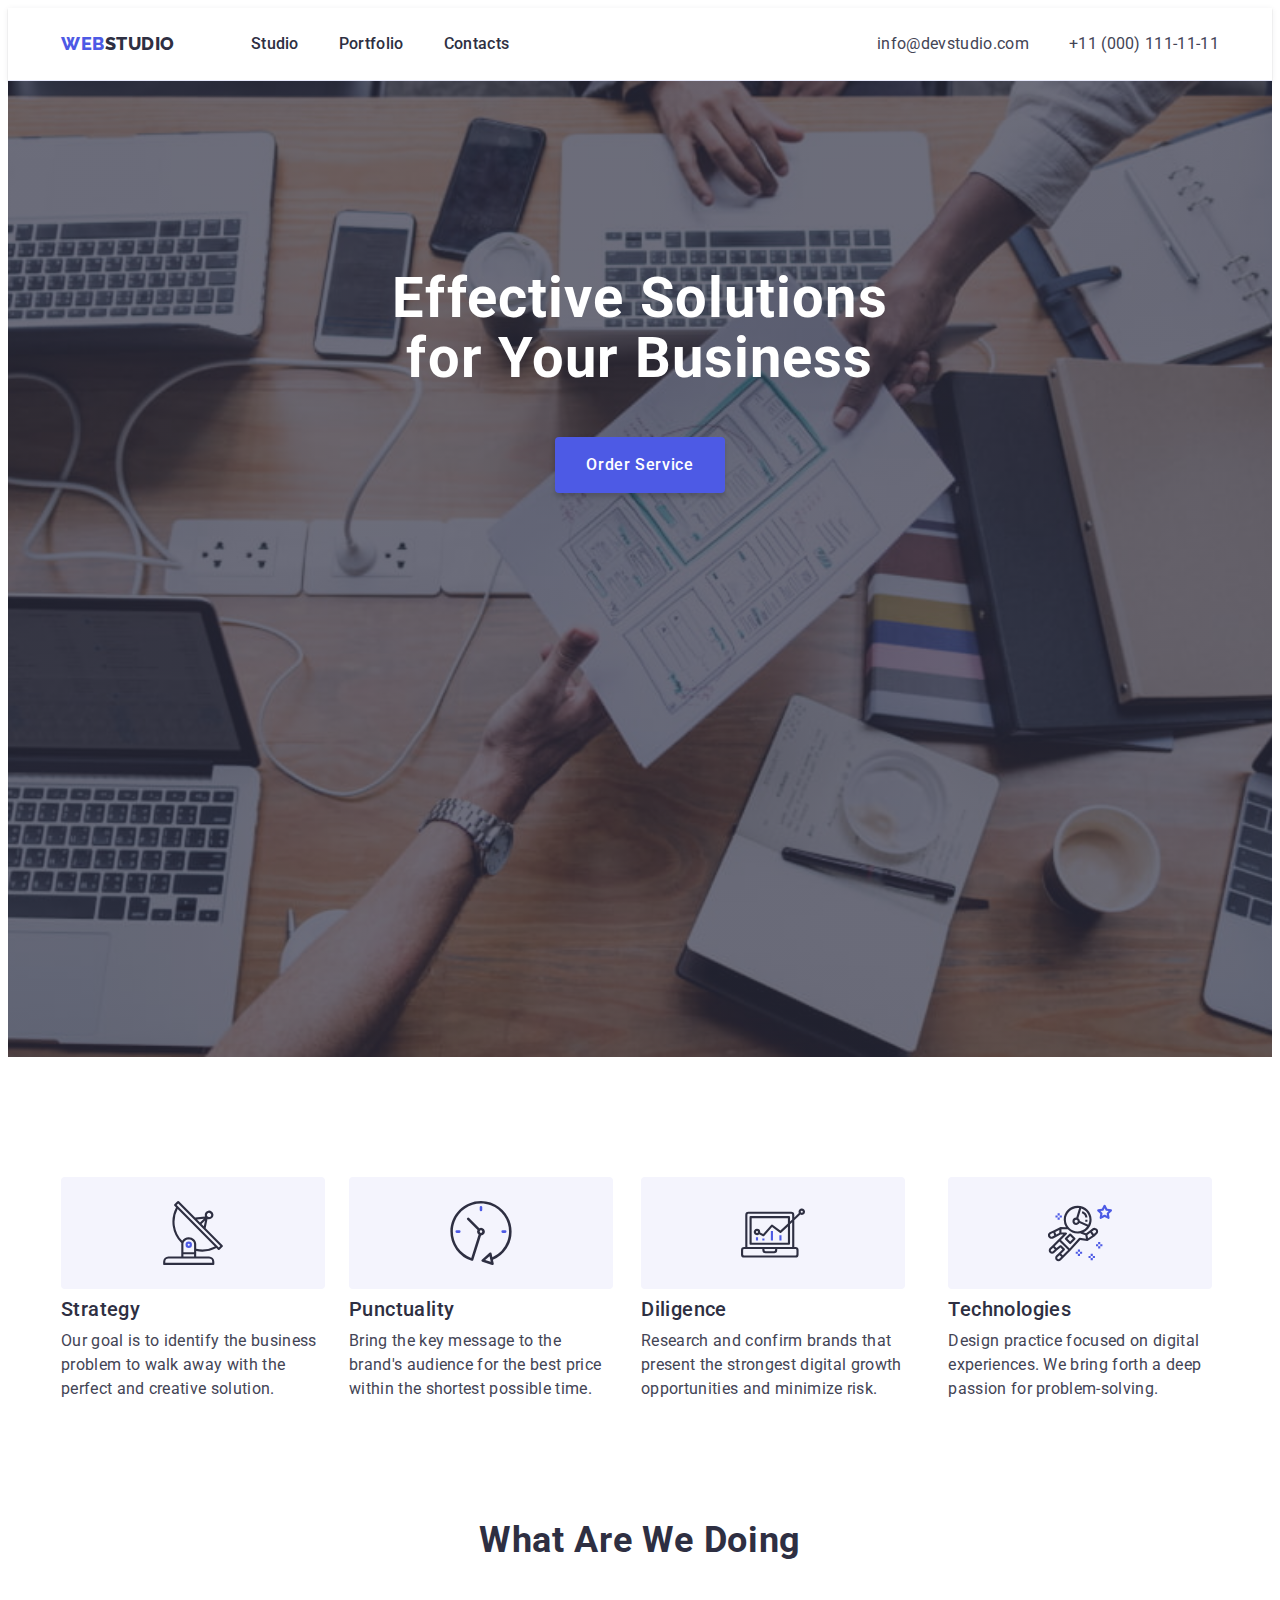
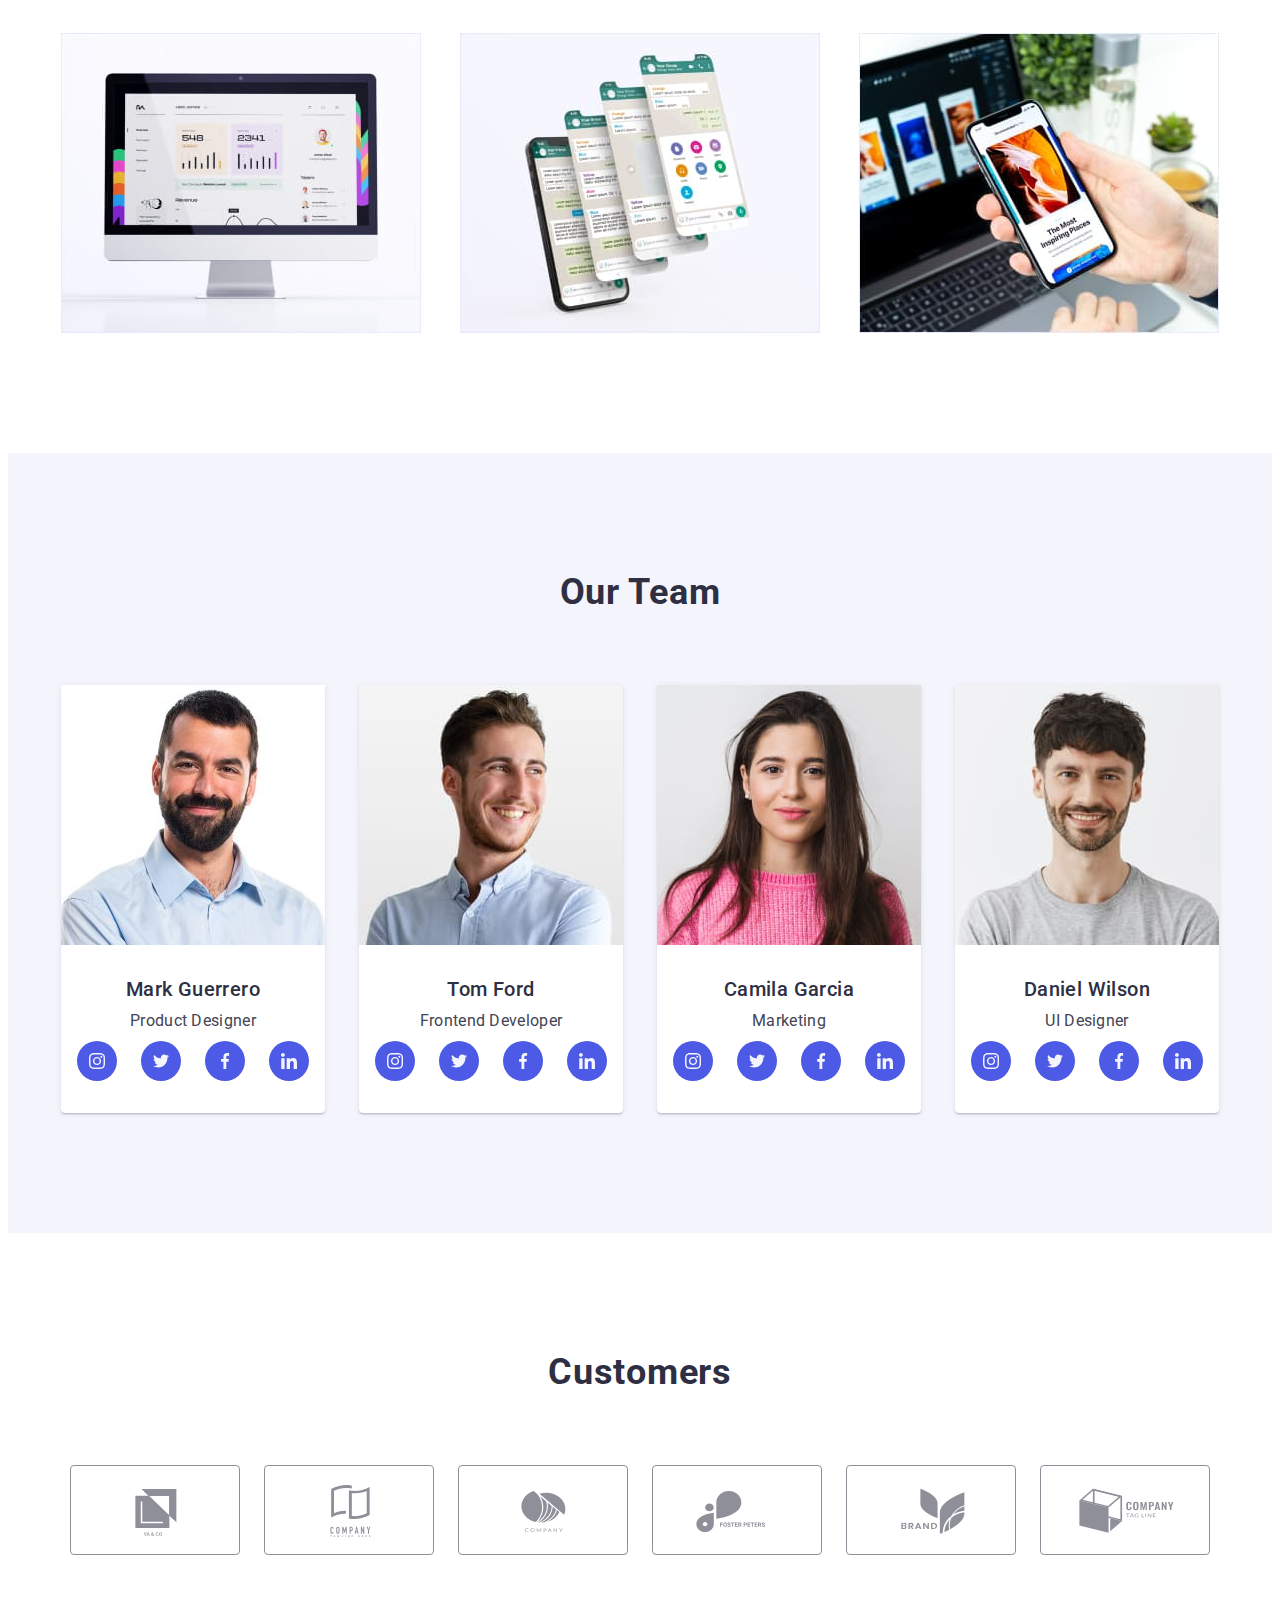
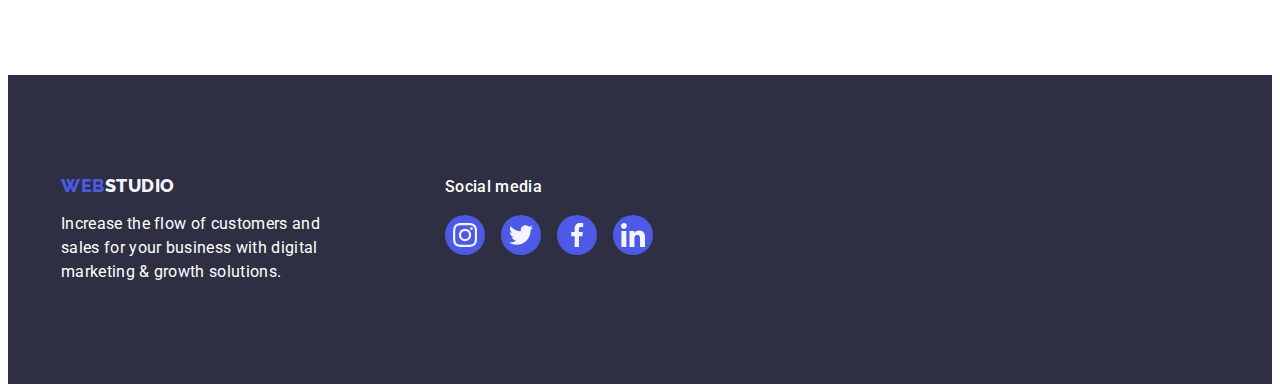
==== index.html @ 1bed5484 "Initial commit" ====
<!DOCTYPE html>
<html lang="en">
<head>
    <meta charset="UTF-8">
    <meta http-equiv="X-UA-Compatible" content="IE=edge">
    <meta name="viewport" content="width=device-width, initial-scale=1.0">
    <!--<meta name="description">-->
    <title>WebStudio</title>
    
    <!--Fonts-->    
    <link rel="preconnect" href="https://fonts.googleapis.com">
    <link rel="preconnect" href="https://fonts.gstatic.com" crossorigin>
    <link href="https://fonts.googleapis.com/css2?family=Raleway:wght@400;800&family=Roboto:wght@400;500;700&display=swap" rel="stylesheet">

    <!-- Normalize Підключасємо нормалізацію - зкиданняя всіх стилів-->
    <link
    rel="stylesheet"
    href="https://cdnjs.cloudflare.com/ajax/libs/modern-normalize/1.1.0/modern-normalize.min.css"
    integrity="sha512-wpPYUAdjBVSE4KJnH1VR1HeZfpl1ub8YT/NKx4PuQ5NmX2tKuGu6U/JRp5y+Y8XG2tV+wKQpNHVUX03MfMFn9Q=="
    crossorigin="anonymous"
    referrerpolicy="no-referrer"
    />

    <!--Style-->
    <link rel="stylesheet" href="./css/styles.css"> <!--Підключаємо CSS на кожній сторінці-->
   
</head>
<body>
    <!--Header-->
    <header class="header">
        <div class="header-container container">
        <nav class="header-nav">
            <!--Logo-->
            <a class="logo link" href="./index.html">Web<span class="logo-w">Studio</span></a>
            <!--Logo-->
            <ul class="header-nav-list list">
                <li class="header-nav-item">
                    <a class="text-body-medium link nav-link" href="./index.html">Studio</a>
                </li>
                <li class="header-nav-item">
                    <a class="text-body-medium link nav-link" href="./portfolio.html">Portfolio</a>
                </li>
                <li class="header-nav-item">
                    <a class="text-body-medium link nav-link" href="">Contacts</a>
                </li>
            </ul>                
        </nav>

        <address class="header-adr">

            <ul class="header-adr-list list">
                <li class="header-adr-item">
                    <a class="text-body-adr link" href="mailto:info@devstudio.com">info@devstudio.com</a>
                </li>
                <li class="header-adr-item">
                    <a class="text-body-adr link" href="tel:+110001111111">+11 (000) 111-11-11</a>
                </li>
            </ul>
        </address>
        </div>                
    </header>
    <!--------->

    <main>
        <!-- 1 Hero -->
        <section class="hero">
        <div class="container">    
            <h1 class="hero-header">Effective Solutions for Your Business</h1>
            <button class="button text-button" type="button">Order Service</button>
        </div>

        </section>

        <!-- 2 - Feature-->
        <section class="feature">
        <div class="container">
        <h2 class="visually-hidden">Feature</h2>
        <ul class="list feature-list">
            <li class="feature-item">
                <div class="feature-icon">
                <svg class="" width="64" height="64"> <!----aria-label="**** icon" -->
                  <use href="./images/icons.svg#antenna"></use>
                </svg></div>
                <h3 class="header-small">Strategy</h3>
                <p class="text-body">Our goal is to identify the business problem to walk away with the perfect and creative solution. </p>
            </li>
            <li class="feature-item">
                <div class="feature-icon">    
                <svg class="" width="64" height="64"> <!----aria-label="**** icon" -->
                    <use href="./images/icons.svg#clock"></use>
                </svg> </div>

                <h3 class="header-small">Punctuality</h3>
                <p class="text-body">Bring the key message to the brand's audience for the best price within the shortest possible time.</p>
            </li>
            <li class="feature-item">
                <div class="feature-icon">
                <svg class="" width="64" height="64"> <!----aria-label="**** icon" -->
                    <use href="./images/icons.svg#diagram"></use>
                </svg> </div>

                <h3 class="header-small">Diligence</h3>
                <p class="text-body">Research and confirm brands that present the strongest digital growth opportunities and minimize risk.</p>
            </li>
            <li class="feature-item">
                <div class="feature-icon">
                <svg class="" width="64" height="64"> <!----aria-label="**** icon" -->
                    <use href="./images/icons.svg#astronaut"></use>
                </svg> </div>

                <h3 class="header-small">Technologies</h3>
                <p class="text-body">Design practice focused on digital experiences. We bring forth a deep passion for problem-solving.</p>
            </li>
        </ul>
        </div>
         </section>

        <!-- 3 What are we doing-->
        <section class="wedo">
            <div class="container">
            <h2 class="header-section">What are we doing</h2>
            <ul class="list wedo-list">
                <li class="wedo-itm">
                    <img src="./images/wedoing/wedo01.jpg" alt="Service1" width="360" height="300">
                </li>
                <li class="wedo-itm">
                    <img src="./images/wedoing/wedo02.jpg" alt="Service2" width="360" height="300">
                </li>
                <li class="wedo-itm">
                    <img src="./images/wedoing/wedo03.jpg" alt="Service3" width="360" height="300">
                </li>
            </ul></div>
        </section>

        <!--4 Our Team-->
        <section class="section team"> 
            <div class="container">
            <h2 class="header-section">Our Team</h2>
            <ul class="list list-team">
                <li class="team-list">
                    <img class="team-img" src="./images/team/team1.jpg" alt="Mark Guerrero Product Designer" width="264" height="260">
                    <div class="team-card">
                        <h3 class="header-small team-list-head">Mark Guerrero</h3>
                        <p class="text-body team-txt">Product Designer</p>
                     
                    <ul class="socials list">
                        <li class="socials-item">
                            <a  class="socials-link link" href="" 
                            target="_blank" rel="noopener noreferrer" aria-label="Instagram icon">
                                <svg class="social-icon" width="16" height="16">
                                  <use href="./images/icons.svg#instagram"></use>
                                </svg>
                            </a>
                        </li>
                        <li class="socials-item">
                            <a  class="socials-link link" href="" 
                            target="_blank" rel="noopener noreferrer" aria-label="Twitter icon">
                                <svg class="social-icon" width="16" height="16">
                                  <use href="./images/icons.svg#twitter "></use>
                                </svg>
                            </a>
                        </li>
                        <li class="socials-item">
                            <a  class="socials-link link" href="" 
                            target="_blank" rel="noopener noreferrer" aria-label="Facebook icon">
                                <svg class="social-icon" width="16" height="16">
                                  <use href="./images/icons.svg#facebook"></use>
                                </svg>
                            </a>
                        </li>
                        <li class="socials-item">
                            <a  class="socials-link link" href="" 
                            target="_blank" rel="noopener noreferrer" aria-label="Linkedin icon">
                                <svg class="social-icon" width="16" height="16">
                                  <use href="./images/icons.svg#linkedin"></use>
                                </svg>
                            </a>
                        </li>
                    </ul>
                    </div> 
                </li>
                <li class="team-list">
                    <img class="team-img" src="./images/team/team2.jpg" alt="Tom Ford Frontend Developer" width="264" height="260">
                    <div class="team-card">
                        <h3 class="header-small team-list-head">Tom Ford</h3>
                        <p class="text-body team-txt">Frontend Developer</p>

                        <ul class="socials list">
                            <li class="socials-item">
                                <a  class="socials-link link" href="" 
                                target="_blank" rel="noopener noreferrer" aria-label="Instagram icon">
                                    <svg class="social-icon" width="16" height="16">
                                      <use href="./images/icons.svg#instagram"></use>
                                    </svg>
                                </a>
                            </li>
                            <li class="socials-item">
                                <a  class="socials-link link" href="" 
                                target="_blank" rel="noopener noreferrer" aria-label="Twitter icon">
                                    <svg class="social-icon" width="16" height="16">
                                      <use href="./images/icons.svg#twitter "></use>
                                    </svg>
                                </a>
                            </li>
                            <li class="socials-item">
                                <a  class="socials-link link" href="" 
                                target="_blank" rel="noopener noreferrer" aria-label="Facebook icon">
                                    <svg class="social-icon" width="16" height="16">
                                      <use href="./images/icons.svg#facebook"></use>
                                    </svg>
                                </a>
                            </li>
                            <li class="socials-item">
                                <a  class="socials-link link" href="" 
                                target="_blank" rel="noopener noreferrer" aria-label="Linkedin icon">
                                    <svg class="social-icon" width="16" height="16">
                                      <use href="./images/icons.svg#linkedin"></use>
                                    </svg>
                                </a>
                            </li>
                        </ul>
                    </div>
                </li>
                <li class="team-list">
                    <img class="team-img" src="./images/team/team3.jpg" alt="Camila Garcia Marketing" width="264" height="260">
                    <div class="team-card">    
                        <h3 class="header-small team-list-head">Camila Garcia</h3>
                        <p class="text-body team-txt">Marketing</p>

                        <ul class="socials list">
                            <li class="socials-item">
                                <a  class="socials-link link" href="" 
                                target="_blank" rel="noopener noreferrer" aria-label="Instagram icon">
                                    <svg class="social-icon" width="16" height="16">
                                      <use href="./images/icons.svg#instagram"></use>
                                    </svg>
                                </a>
                            </li>
                            <li class="socials-item">
                                <a  class="socials-link link" href="" 
                                target="_blank" rel="noopener noreferrer" aria-label="Twitter icon">
                                    <svg class="social-icon" width="16" height="16">
                                      <use href="./images/icons.svg#twitter "></use>
                                    </svg>
                                </a>
                            </li>
                            <li class="socials-item">
                                <a  class="socials-link link" href="" 
                                target="_blank" rel="noopener noreferrer" aria-label="Facebook icon">
                                    <svg class="social-icon" width="16" height="16">
                                      <use href="./images/icons.svg#facebook"></use>
                                    </svg>
                                </a>
                            </li>
                            <li class="socials-item">
                                <a  class="socials-link link" href="" 
                                target="_blank" rel="noopener noreferrer" aria-label="Linkedin icon">
                                    <svg class="social-icon" width="16" height="16">
                                      <use href="./images/icons.svg#linkedin"></use>
                                    </svg>
                                </a>
                            </li>
                        </ul>
                    </div>
                </li>
                <li class="team-list">
                    <img class="team-img" src="./images/team/team4.jpg" alt="Daniel Wilson UI Designer" width="264" height="260">
                    <div class="team-card">
                        <h3 class="header-small team-list-head">Daniel Wilson</h3>
                        <p class="text-body team-txt">UI Designer</p>

                        <ul class="socials list">
                            <li class="socials-item">
                                <a  class="socials-link link" href="" 
                                target="_blank" rel="noopener noreferrer" aria-label="Instagram icon">
                                    <svg class="social-icon" width="16" height="16">
                                      <use href="./images/icons.svg#instagram"></use>
                                    </svg>
                                </a>
                            </li>
                            <li class="socials-item">
                                <a  class="socials-link link" href="" 
                                target="_blank" rel="noopener noreferrer" aria-label="Twitter icon">
                                    <svg class="social-icon" width="16" height="16">
                                      <use href="./images/icons.svg#twitter "></use>
                                    </svg>
                                </a>
                            </li>
                            <li class="socials-item">
                                <a  class="socials-link link" href="" 
                                target="_blank" rel="noopener noreferrer" aria-label="Facebook icon">
                                    <svg class="social-icon" width="16" height="16">
                                      <use href="./images/icons.svg#facebook"></use>
                                    </svg>
                                </a>
                            </li>
                            <li class="socials-item">
                                <a  class="socials-link link" href="" 
                                target="_blank" rel="noopener noreferrer" aria-label="Linkedin icon">
                                    <svg class="social-icon" width="16" height="16">
                                      <use href="./images/icons.svg#linkedin"></use>
                                    </svg>
                                </a>
                            </li>
                        </ul>
                    </div>    
                </li>
            </ul></div>
        </section>

        <!--5 Customers -->
        <section class="customers"> 
            <div class="container customer-container">
                <h2 class="header-section customer-head">Customers</h2>
                
                <ul class="customer list">
                    <li class="customer-item">
                        <a  class="customer-link link" href="" 
                        target="_blank" rel="noopener noreferrer" aria-label="Logo icon">
                            <svg class="customer-icon" width="104" height="56">
                              <use href="./images/icons.svg#logo1"></use>
                            </svg>
                        </a>
                    </li>
                    <li class="customer-item">
                        <a  class="customer-link link" href="" 
                        target="_blank" rel="noopener noreferrer" aria-label="Logo icon">
                            <svg class="customer-icon" width="104" height="56">
                              <use href="./images/icons.svg#logo2"></use>
                            </svg>
                        </a>
                    </li>
                    <li class="customer-item">
                        <a  class="customer-link link" href="" 
                        target="_blank" rel="noopener noreferrer" aria-label="Logo icon">
                            <svg class="customer-icon" width="104" height="56">
                              <use href="./images/icons.svg#logo3"></use>
                            </svg>
                        </a>
                    </li>
                    <li class="customer-item">
                        <a  class="customer-link link" href="" 
                        target="_blank" rel="noopener noreferrer" aria-label="Logo icon">
                            <svg class="customer-icon" width="104" height="56">
                              <use href="./images/icons.svg#logo4"></use>
                            </svg>
                        </a>
                    </li>
                    <li class="customer-item">
                        <a  class="customer-link link" href="" 
                        target="_blank" rel="noopener noreferrer" aria-label="Logo icon">
                            <svg class="customer-icon" width="104" height="56">
                              <use href="./images/icons.svg#logo5"></use>
                            </svg>
                        </a>
                    </li>
                    <li class="customer-item">
                        <a  class="customer-link link" href="" 
                        target="_blank" rel="noopener noreferrer" aria-label="Logo icon">
                            <svg class="customer-icon" width="104" height="56">
                              <use href="./images/icons.svg#logo6"></use>
                            </svg>
                        </a>
                    </li>
                </ul>          

            </div>
        </section>
    </main>
    <!------------------------------>
    <footer class="footer">
    <div class="container footer-container">
        <div class="footer-lft">
        <!--logo-->
            <a class="logo link logo-ft" href="./index.html">Web<span class="logo-f">Studio</span></a>
        <p class="text-body-footer footer-txt">Increase the flow of customers and sales for your business with digital marketing & growth solutions.</p>
        </div>
        <div class="footer-rt">
        <p class="text-medium-ftr footer-txt">Social media</p>
        <ul class="socials-ftr list">
            <li class="socials-item">
                <a  class="socials-link-ftr link " href="" 
                target="_blank" rel="noopener noreferrer" aria-label="Instagram icon">
                    <svg class="social-icon" width="24" height="24">
                      <use href="./images/icons.svg#instagram"></use>
                    </svg>
                </a>
            </li>
            <li class="socials-item">
                <a  class="socials-link-ftr link" href="" 
                target="_blank" rel="noopener noreferrer" aria-label="Twitter icon">
                    <svg class="social-icon" width="24" height="24">
                      <use href="./images/icons.svg#twitter "></use>
                    </svg>
                </a>
            </li>
            <li class="socials-item">
                <a  class="socials-link-ftr link" href="" 
                target="_blank" rel="noopener noreferrer" aria-label="Facebook icon">
                    <svg class="social-icon" width="24" height="24">
                      <use href="./images/icons.svg#facebook"></use>
                    </svg>
                </a>
            </li>
            <li class="socials-item">
                <a  class="socials-link-ftr link" href="" 
                target="_blank" rel="noopener noreferrer" aria-label="Linkedin icon">
                    <svg class="social-icon" width="24" height="24">
                      <use href="./images/icons.svg#linkedin"></use>
                    </svg>
                </a>
            </li>
        </ul>
        </div>
    </div>     
    </footer>
</body>
</html>
---- css/styles.css ----
/* Коментар Ctrl+/ */

/*==== Базове скидання стіилів ====== */
/* == Drop headers margin == */
h1,
h2,
h3,
h4,
h5,
h6,
p  {
	margin: 0;
}
/* == Pict style == */
img {
	display: block;
	max-width: 100%;
	height: auto;
}
button {
	cursor: pointer; /* Всі кнопки мають властивість  pointer*/ 
	border: none;
	border-radius: 4px;
}
/* == Drop list style ==*/
ul, ol {
	list-style: none;  /*прибрали булети*/
	font-style: normal;
	margin: 0; /*прибрали стандартні поля*/
	padding-left: 0; /*прибрали стандартні поля*/
}
a {
	text-decoration: none; 
	/*прибрали підкреслення у всіх посилань*/
	/* color: inherit;*/
}
/* ======================== */

/* = Visually hidden CSS pattern = */
.visually-hidden {
	position: absolute;
	width: 1px;
	height: 1px;
	margin: -1px;
	border: 0;
	padding: 0;
	
	white-space: nowrap;
	clip-path: inset(100%);
	clip: rect(0 0 0 0);
	overflow: hidden;
  }

:root{
	--color-iris: #4d5ae5;
	--color-ocean: #404bbf;
	--color-navy-blue: #2e2f42;
	--color-green: #31d0aa;
	--color-slate: #434455;
	--color-light-slate: #8e8f99;
	--color-cornflower: #e7e9fc;
	--color-cloud: #f4f4fd;
	--color-navy-blue-modal: #2e2f42;
	--color-grey: #2e2f42;

/* Header background, team card background */
	--color-white: #ffffff;
	--color-dairy: #fcfcfc;

 /* Others */
	--indent: 24px;
	--items: 3;
}

/*Base style*/
body{
    color: var(--color-slate);
	background-color: var(--color-white);

	 /*fonts*/
	font-family: 'Roboto', sans-serif;
	--primary-font: 'Roboto';
}
section{
	padding-top: 120px;
	padding-bottom: 120px;
	padding: 120px 0;
	
}
.link{
	line-height: 1.5;
	letter-spacing: 0.02m;
}
.list{
	/**/
}
.container{ /*ставимо на кожну секцию через div*/
	width: 1158px; /*1128 px*/
	padding: 0 15px;
	margin: 0 auto; /*для центрування контенту*/
	/*margin-right: auto;*/
}
/* ====== Text Style ====== */

.hero-header{
	display: block;
	margin: 0px auto;
	margin-bottom: 48px;

	font-size: 56px;
	font-weight: 700;
	line-height: 1.07;
	letter-spacing: 0.02em;
    color: var(--color-white);
    text-align: center;

	max-width: 496px;
	/*padding-top: 68px;*/
	
}
.header-section{	
	font-size: 36px;
	font-weight: 700;
	line-height: 1.11;
	letter-spacing: 0.02em;
	text-transform: capitalize;
    text-align: center;
    color: var(--color-navy-blue);
	
	/*padding-bottom: 72px;*/
	margin-bottom: 72px;


}
.header-small{
	font-size: 20px;
	font-weight: 500;
	line-height: 1.2;
	letter-spacing: 0.02em;
    text-align: left;
    color: var(--color-navy-blue);
	
	margin-bottom: 8px;
    
}
.text-body,
.text-body-footer, 
.text-body-adr{
	font-style: normal;
	line-height: 1.5;
	letter-spacing: 0.02em;
	color: var(--color-slate);

}
.text-body-medium, .text-medium-ftr {
	font-weight: 500;
	line-height: 1.5;
	letter-spacing: 0.02em;
	font-style: normal;
	color: var(--color-navy-blue); 
}
.text-body-medium:hover,
.text-body-medium:focus,
.text-body-adr:hover,
.text-body-adr:focus{
	color: var(--color-ocean);
}
.text-small{
	font-size: 12px;
	line-height: 1.17;
	letter-spacing: 0.04em;
}
.text-link{
	font-size: 12px;
	line-height: 1.33;
	letter-spacing: 0.04em;
	text-decoration: underline;
}
/* ====== ========= ====== */

/* ===== Header style  =======*/
.header{
    background-color: var(--color-white);
	padding-top: 0px;
	padding-bottom: 0px;
	border-bottom: 1px solid #e7e9fc;
	box-shadow: 0px 2px 1px rgba(46, 47, 66, 0.08), 0px 1px 1px rgba(46, 47, 66, 0.16), 0px 1px 6px rgba(46, 47, 66, 0.08);
}
.header-nav{
	display: flex;
	align-items: center;
	margin-right: auto;
}
.nav-link{
	padding: 24px 0;
}
.header-container {
	display: flex;
	align-items: center;
	min-height: 72px;
}
.header-nav-list{
	display: flex;
	align-items: center;
	gap: 40px;
}
.header-adr-list{
	display: flex;
	align-items: right;
	color: inherit;
}
.header-adr-item{
	margin-right: 40px;
}
.header-adr-item:last-child{
	margin-right: 0;
}
.header-adr,
.header-adr-item{
    color: currentColor;
}

/* Section 1*/
.hero{
    background-color: var(--color-navy-blue);
	
	background-image: linear-gradient(rgba(46, 47, 66, 0.7), rgba(46, 47, 66, 0.7)),
    url(../images/hero/hero-bgpeople-office1.jpg);
	
	background-position: center;
	background-repeat: no-repeat;
	background-size: cover;

	max-width: 1440px;
	height: 600px;
	padding: 188px 0;
	margin: auto; /* Центруем весь блок*/
}
.button{
	display: block;
	margin: 0px auto;

	min-width: 169px;
	min-height: 56px;
	padding: 15px 31px;
	border-style: none;
	box-shadow: 0px 4px 4px rgba(0, 0, 0, 0.15);
	border-radius: 4px;

	background-color: var(--color-iris);
	color: var(--color-white);

		/*font-family: inherit;*/
	font-family: 'Roboto', sans-serif;
	font-weight: 500;
	font-size: 16px;
	line-height: 1.5;
	letter-spacing: 0.04em;
    text-align: center;
 	
}
.button:hover,
.button:focus{
	background-color: var(--color-ocean);
}

/* [type] {} */

/* ===== For Logo =====*/ 
.logo{
    /* Studio */
    font-family: 'Raleway', sans-serif;
    font-weight: 800;
    font-size: 18px;
    line-height: 1.17;
 
    display: flex;
    align-items: center;
    letter-spacing: 0.03em;
    text-transform: uppercase;

	color: var(--color-iris);
	margin-right: 76px;
	
}
.logo-w{
	/*color: var(--color-iris);*/
	color: var(--color-navy-blue-modal);
}
.logo-f{
	/*color: var(--color-iris);*/
	color: var(--color-cloud);
}
/* ===== ====== =====*/

/* ===== Section 2 =====*/
.feature-list {
	display: flex;
	gap: 24px;
	justify-content: space-between;
}
.feature-icon {                            
	display: flex;
	align-items: center;
	justify-content: center;

	height: 112px;
	width: 264px;
	/*padding-top: 24px;
	padding-bottom: 24px;*/
	margin-bottom: 8px;
	
	border-radius: 4px; 
	background-color: var(--color-cloud);
}

.feature-item{
	
}

/* ===== Section 3 =====*/
.wedo{
	padding-top: 0;
}
.wedo-list{
	display: flex;
	gap: 24px;
	justify-content: space-between;
}
/*
.wedo-itm {
	width: calc((100% - 48px) / 3);
	/*(від загальної ширини екрану віднімаємо суму відступів між пунктами і ділимо це на кількість пунктів списку) (можна використовувати width: calc((100% - 3 * 16px) / 3) або flex-basis: calc((100% - 48px) / 3) або flex-basis: calc((100% - 3 * 16px) / 3))*/

/* ====  4 For Team ====*/
.team{
	background-color: #f4f4fd;
}
.team-list{
	background-color: var(--color-white);
	text-align: center;
	border-radius: 0px 0px 4px 4px;
	text-align: center;
	box-shadow: 0px 1px 6px rgba(46, 47, 66, 0.08), 0px 1px 1px rgba(46, 47, 66, 0.16), 0px 2px 1px rgba(46, 47, 66, 0.08);
}
.team-list-head{
	text-align: center;
}
.team-card{
	padding: 32px 0px;

}
.team-txt{
	text-align: center; 
	margin: 8px;
}

.list-team{
	display: flex;
	justify-content: space-between;
	gap: 24px;
}

/*=== Footer styles  ======*/
.footer{
    background-color: var(--color-navy-blue);
	padding: 100px 0;
}
.footer-container{
	display: flex;
	align-items: baseline;
}

.logo-ft, .text-medium-ftr{
	display: inline-block;
	margin-bottom: 16px;
}

.footer-txt{
    color: #ffffff;
	max-width: 264px;
}
.footer-lft {
	margin-right: 120px;
}
.footer-rt{
	display: inline-block;
	align-items: start;
	/*margin-left: 120px;*/
}
/*=========================*/

/* ==== Иконки социальных сетей ==== */
.socials {
	display: flex;
	justify-content: center;
	align-items: center;
	gap: 24px;
}

.socials-ftr {
	display: flex;
	justify-content: center;
	align-items: center;
	gap: 16px;
}

.socials-link,
.socials-link-ftr {
	display: flex;
	justify-content: center;
	align-items: center;

	width: 40px;
	height: 40px;
	border-radius: 50%; /* Делает круг из квадрата*/
	background-color: var(--color-iris);

}
.social-icon {
	fill: var(--color-cloud);
}
.socials-link:hover,
.socials-link:focus {
	background-color: #404bbf;
}

.socials-link-ftr:hover,
.socials-link-ftr:focus {
	background-color: #31d0aa;}

/* ========================== */

/* ==== Иконки Customers ==== */
.customer {
	display: flex;
	justify-content: center;
	align-items: center;
	gap: 24px;
}
.customer-head {
	line-height: 1.1;	
}


.customer-item {
		
}
.customer-link {
	display: flex;
	justify-content: center;
	align-items: center;

	width: 168px;
	height: 88px;
	border: 1px solid #8E8F99;
	border-radius: 4px; 
	background-color: none;
	color: #8E8F99;
}
.customer-link:hover,
.customer-link:focus  {
	border: 1px solid var(--color-ocean);
	color: #404bbf; }

.customer-icon {
	fill: currentColor;
}	

/*=========================*/

/*=== For POrtfolio page ===*/

.portfolio{
	padding-top: 0;
}
/*Filter portfolio style*/
.filter-list{
	display: flex;
	justify-content: center;
	gap: 24px;
	/*margin-top: 96px;*/
	margin-bottom: 72px;
}
.flrt{
	background-color: var(--color-cloud);
	color: var(--color-iris);

	border: 1px solid #E7E9FC;
	border-radius: 4px;

	font-family: inherit;
	font-weight: 500;
	font-size: 16px;
	line-height: 1.5;

	align-items: center;
	text-align: center;
	letter-spacing: 0.04em;

	padding: 12px 24px;
}
.flrt:hover,
.flrt:focus{
	background-color: var(--color-ocean);
	color: var(--color-white);
	border: 1px solid transparent;
	box-shadow: 0px 3px 1px rgba(0, 0, 0, 0.1), 0px 2px 1px rgba(0, 0, 0, 0.08), 0px 2px 2px rgba(0, 0, 0, 0.12);

}
/*===========================*/

.portfolio{
	padding: 96px 0 120px;
}

/*Filter portfolio list - auto ajust*/
.portfolio-list /*Ставит карточки по ширине с не более с отступом между ними*/
	{
	display: flex;
	flex-wrap: wrap;
  	/*gap:var(--indent);*/
	column-gap: 24px;
	row-gap: 48px;
	/*gap: 24px;*/
	padding: 0;

	}
/*.prtf-itm{
	width: calc((100% - 48px) / 3);
	border: 1px solid #e7e9fc;
	border-top: none;
}	*/
.link-portfolio{
	display: block;
	color: inherit;
}
.portfolio-card{
	border: 1px solid #e7e9fc;
	border-top: none;

	/*padding-top: 32px ;
	padding-bottom: 32px;
	padding-left: 16px;*/

	padding: 32px 16px;
}
.link-portfolio:hover, 
.link-portfolio:focus{
	box-shadow: 0px 1px 6px rgba(46, 47, 66, 0.08), 0px 1px 1px rgba(46, 47, 66, 0.16), 0px 2px 1px rgba(46, 47, 66, 0.08);
}

.portfolio-list-itm
{
	flex-basis: calc((100% - var(--indent) * (var(--items) - 1)) / var(--items));
}
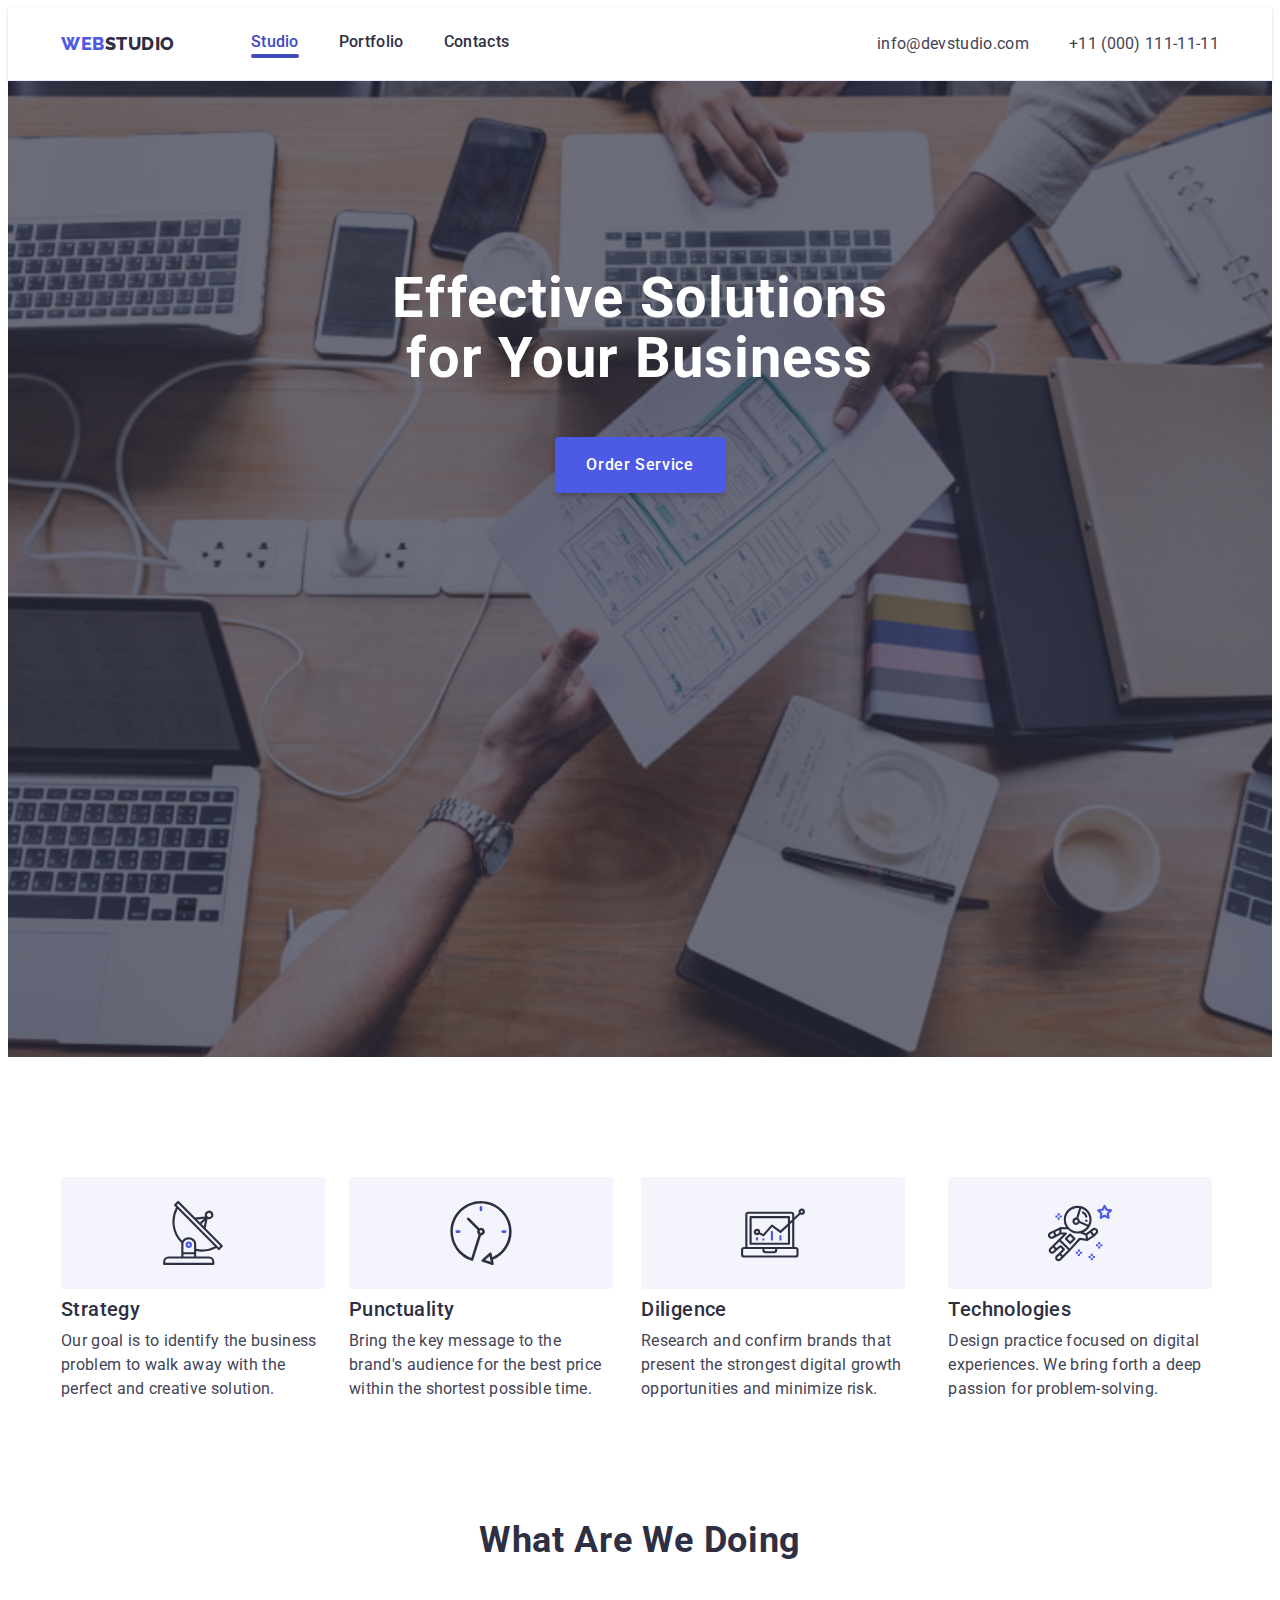
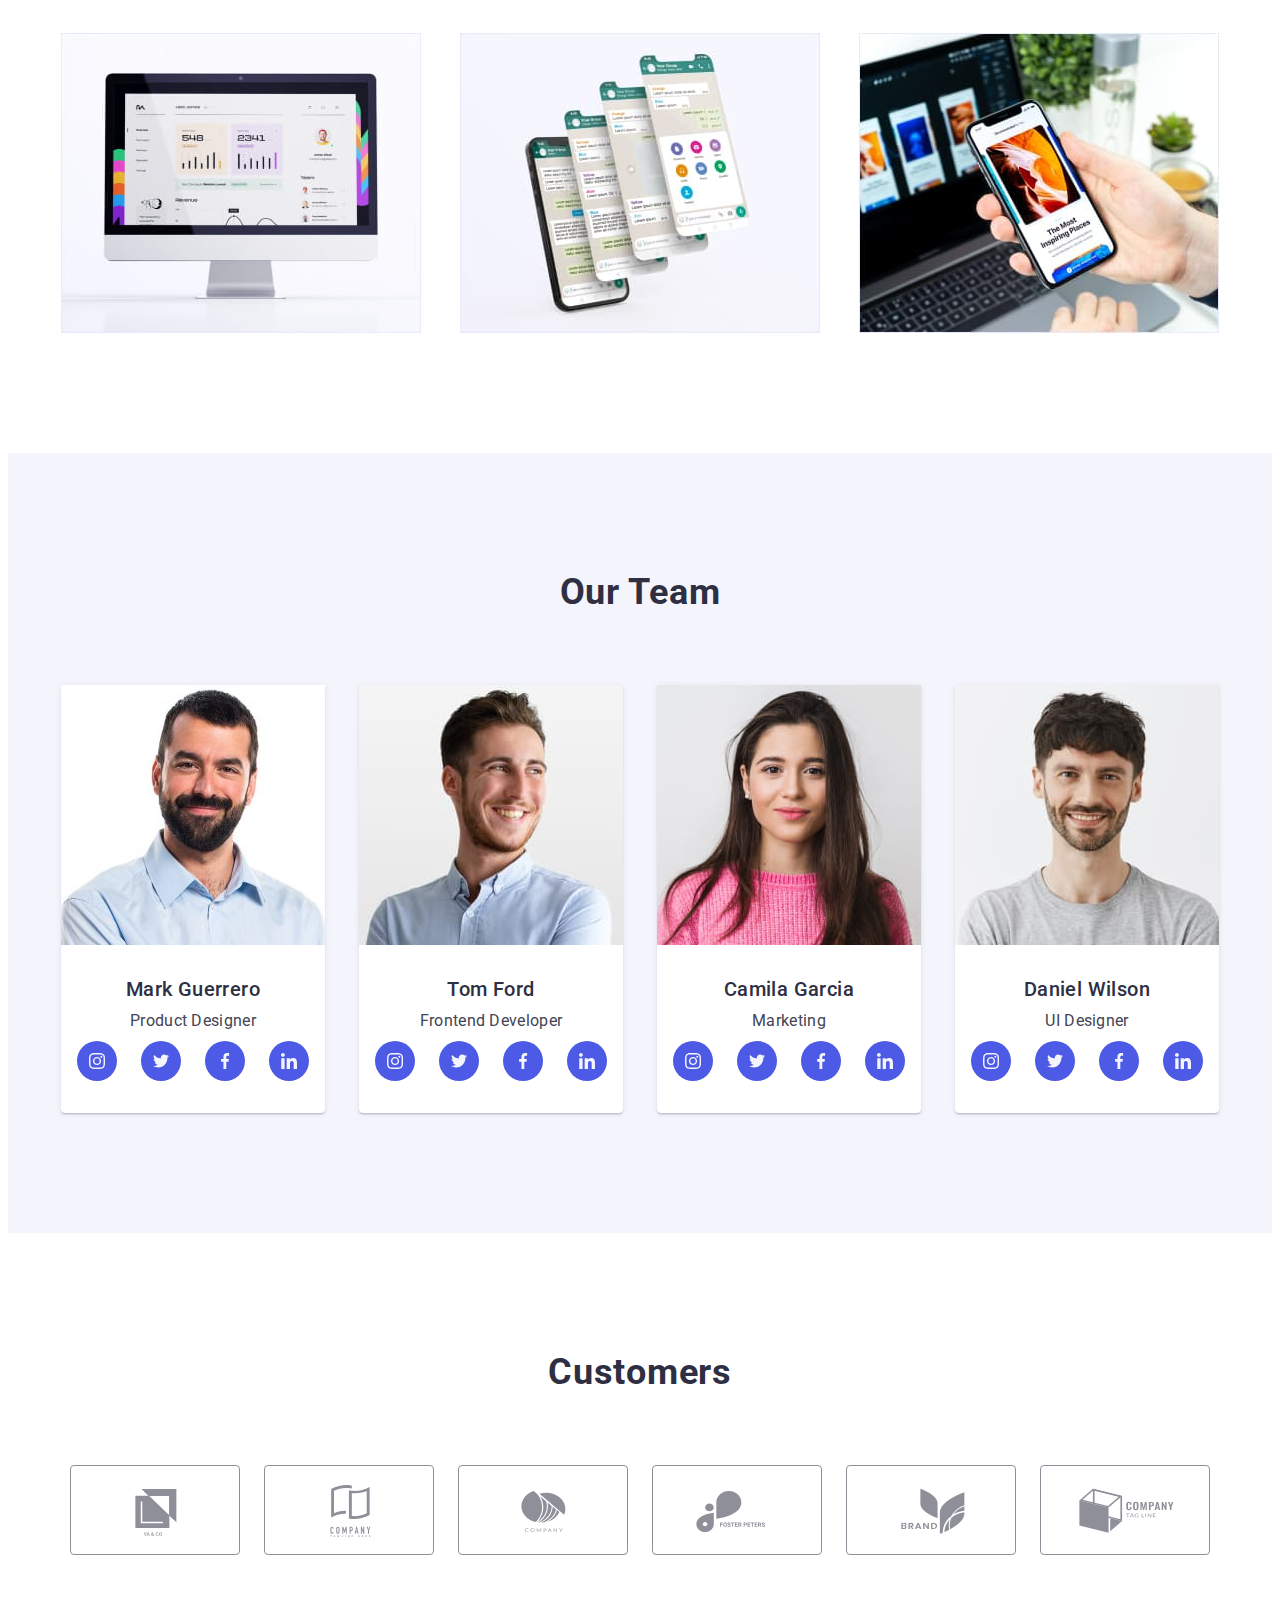
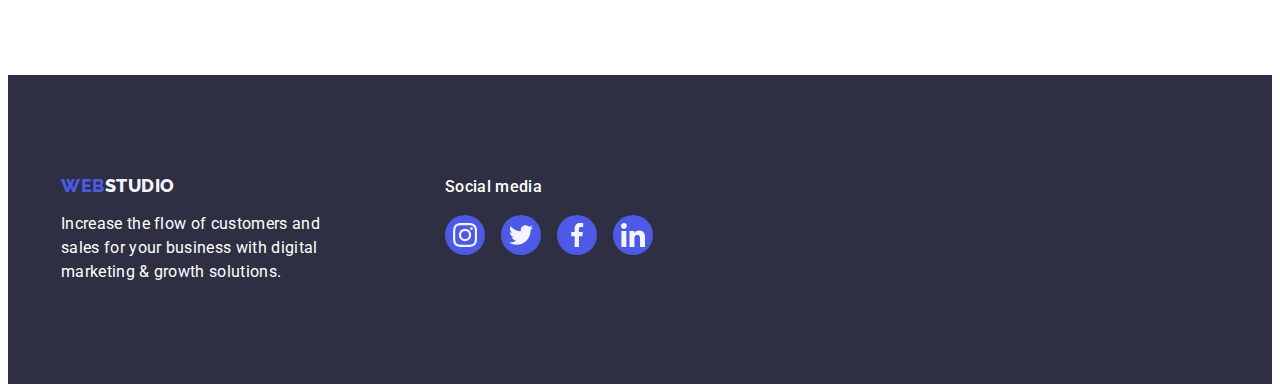
==== commit 38a01740: "5.0.1" ====
--- a/index.html
+++ b/index.html
@@ -28,14 +28,14 @@
 <body>
     <!--Header-->
     <header class="header">
-        <div class="header-container container">
+    <div class="header-container container">
         <nav class="header-nav">
             <!--Logo-->
             <a class="logo link" href="./index.html">Web<span class="logo-w">Studio</span></a>
             <!--Logo-->
             <ul class="header-nav-list list">
                 <li class="header-nav-item">
-                    <a class="text-body-medium link nav-link" href="./index.html">Studio</a>
+                    <a class="text-body-medium link nav-link active" href="./index.html">Studio</a>
                 </li>
                 <li class="header-nav-item">
                     <a class="text-body-medium link nav-link" href="./portfolio.html">Portfolio</a>
@@ -47,7 +47,6 @@
         </nav>
 
         <address class="header-adr">
-
             <ul class="header-adr-list list">
                 <li class="header-adr-item">
                     <a class="text-body-adr link" href="mailto:info@devstudio.com">info@devstudio.com</a>
@@ -57,7 +56,7 @@
                 </li>
             </ul>
         </address>
-        </div>                
+    </div>                
     </header>
     <!--------->
 
@@ -68,7 +67,6 @@
             <h1 class="hero-header">Effective Solutions for Your Business</h1>
             <button class="button text-button" type="button">Order Service</button>
         </div>
-
         </section>
 
         <!-- 2 - Feature-->
--- a/css/styles.css
+++ b/css/styles.css
@@ -130,7 +130,6 @@
 	/*padding-bottom: 72px;*/
 	margin-bottom: 72px;
 
-
 }
 .header-small{
 	font-size: 20px;
@@ -141,7 +140,6 @@
     color: var(--color-navy-blue);
 	
 	margin-bottom: 8px;
-    
 }
 .text-body,
 .text-body-footer, 
@@ -150,6 +148,10 @@
 	line-height: 1.5;
 	letter-spacing: 0.02em;
 	color: var(--color-slate);
+	
+	transition-property: color;
+	transition-duration: 250ms;
+	transition-timing-function: cubic-bezier(0.4, 0, 0.2, 1);
 
 }
 .text-body-medium, .text-medium-ftr {
@@ -158,6 +160,11 @@
 	letter-spacing: 0.02em;
 	font-style: normal;
 	color: var(--color-navy-blue); 
+
+	transition-property: color;
+	transition-duration: 250ms;
+	transition-timing-function: cubic-bezier(0.4, 0, 0.2, 1);
+
 }
 .text-body-medium:hover,
 .text-body-medium:focus,
@@ -165,6 +172,10 @@
 .text-body-adr:focus{
 	color: var(--color-ocean);
 }
+.text-body-medium.active{
+color: #404BBF;
+}
+
 .text-small{
 	font-size: 12px;
 	line-height: 1.17;
@@ -192,8 +203,29 @@
 	margin-right: auto;
 }
 .nav-link{
+	align-items: center;
 	padding: 24px 0;
 }
+.nav-link::after{
+	content: '';
+	
+	display: block;
+	width: auto;
+	
+	height: 4px;
+	left: 0px;
+	border-radius: 2px;	
+
+	margin-top: ;
+	padding-top: ;
+
+}
+
+
+.nav-link.active::after{
+	background: #404BBF;
+	}
+
 .header-container {
 	display: flex;
 	align-items: center;
@@ -201,7 +233,7 @@
 }
 .header-nav-list{
 	display: flex;
-	align-items: center;
+	align-items: ;
 	gap: 40px;
 }
 .header-adr-list{
@@ -250,18 +282,24 @@
 	background-color: var(--color-iris);
 	color: var(--color-white);
 
-		/*font-family: inherit;*/
+	/*font-family: inherit;*/
 	font-family: 'Roboto', sans-serif;
 	font-weight: 500;
 	font-size: 16px;
 	line-height: 1.5;
 	letter-spacing: 0.04em;
     text-align: center;
- 	
+
+	/* Для перехода делаем в основном стиле условия */
+	transition-property: background-color;
+	transition-duration: 250ms;
+	transition-timing-function: cubic-bezier(0.4, 0, 0.2, 1);
+
 }
 .button:hover,
 .button:focus{
 	background-color: var(--color-ocean);
+
 }
 
 /* [type] {} */
@@ -416,6 +454,10 @@
 	border-radius: 50%; /* Делает круг из квадрата*/
 	background-color: var(--color-iris);
 
+	transition-property: background-color;
+	transition-duration: 250ms;
+	transition-timing-function: cubic-bezier(0.4, 0, 0.2, 1);
+
 }
 .social-icon {
 	fill: var(--color-cloud);
@@ -457,6 +499,11 @@
 	border-radius: 4px; 
 	background-color: none;
 	color: #8E8F99;
+
+	transition-property: border color;
+	transition-duration: 250ms;
+	transition-timing-function: cubic-bezier(0.4, 0, 0.2, 1);
+
 }
 .customer-link:hover,
 .customer-link:focus  {
@@ -499,6 +546,11 @@
 	letter-spacing: 0.04em;
 
 	padding: 12px 24px;
+
+	transition-property: color background-color border;
+	transition-duration: 250ms;
+	transition-timing-function: cubic-bezier(0.4, 0, 0.2, 1);
+
 }
 .flrt:hover,
 .flrt:focus{
@@ -534,6 +586,11 @@
 .link-portfolio{
 	display: block;
 	color: inherit;
+
+	transition-property: box-shadow;
+	transition-duration: 250ms;
+	transition-timing-function: cubic-bezier(0.4, 0, 0.2, 1);
+ 
 }
 .portfolio-card{
 	border: 1px solid #e7e9fc;
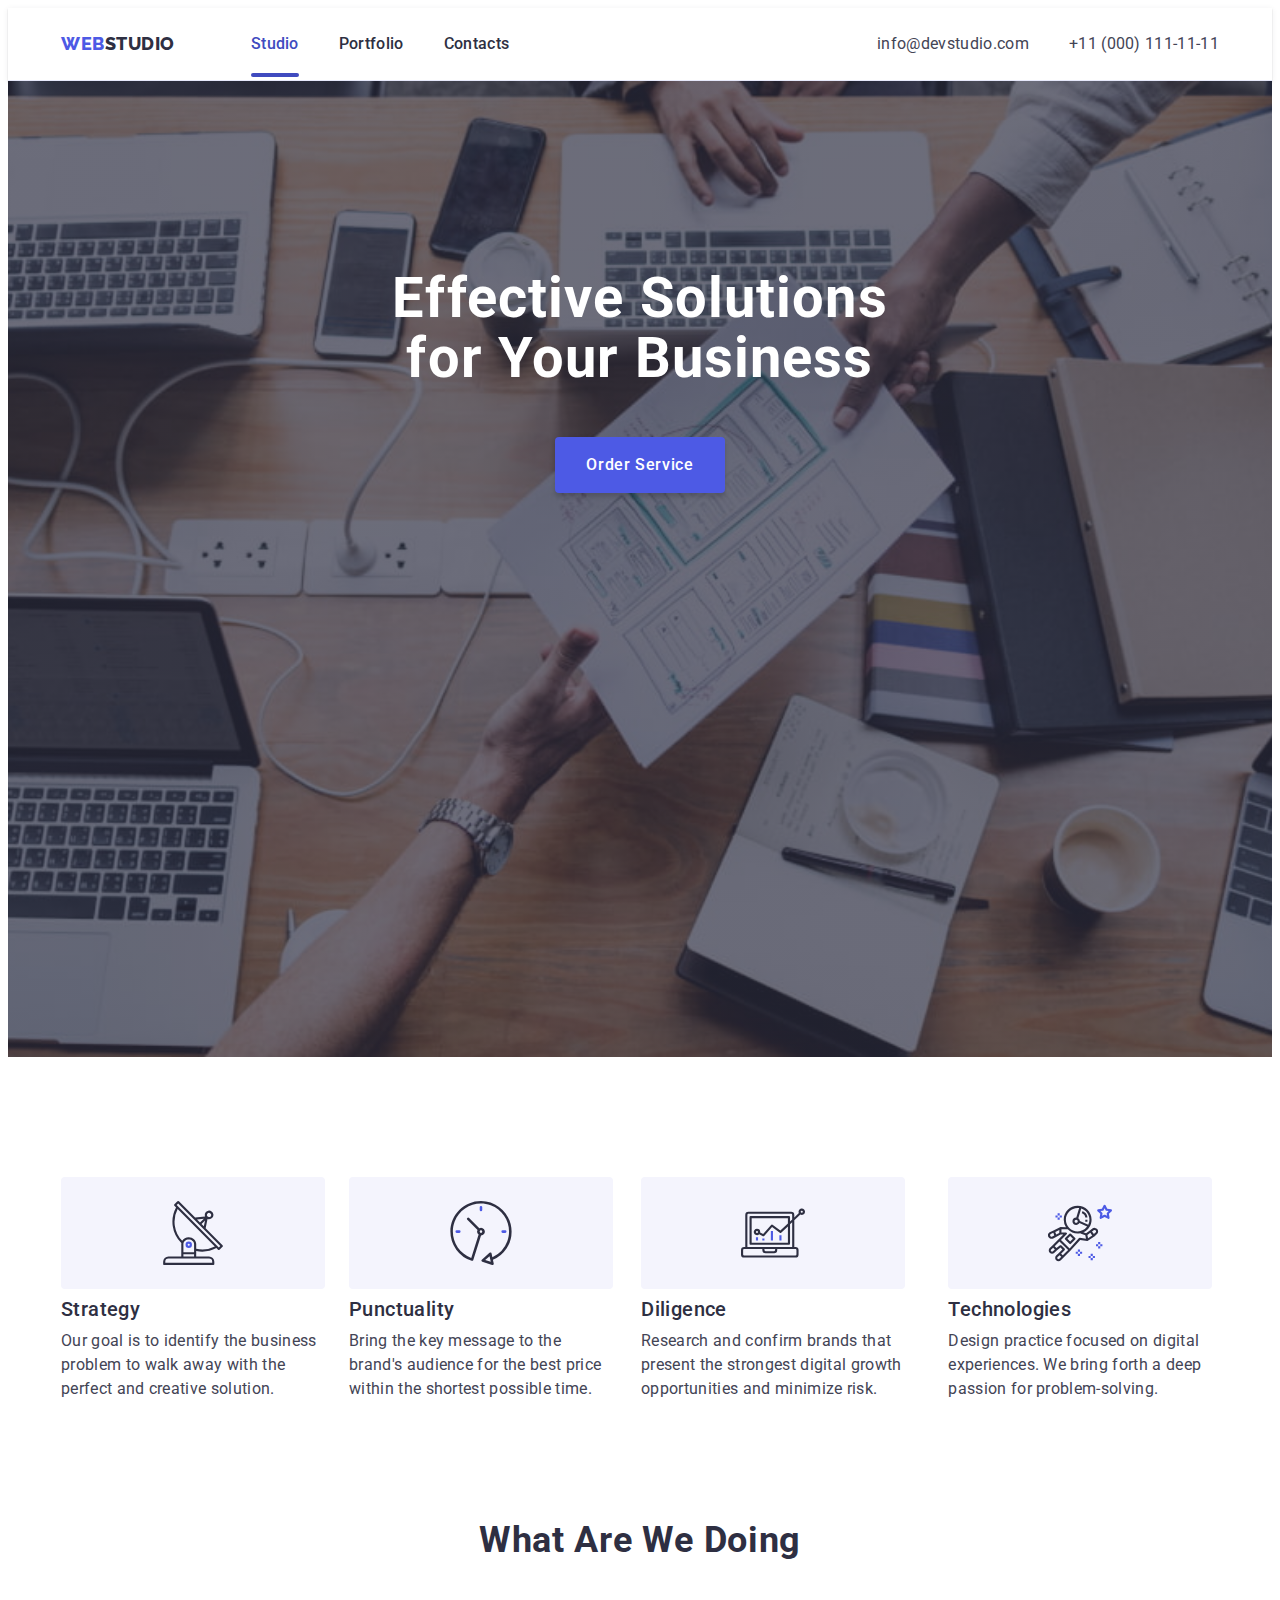
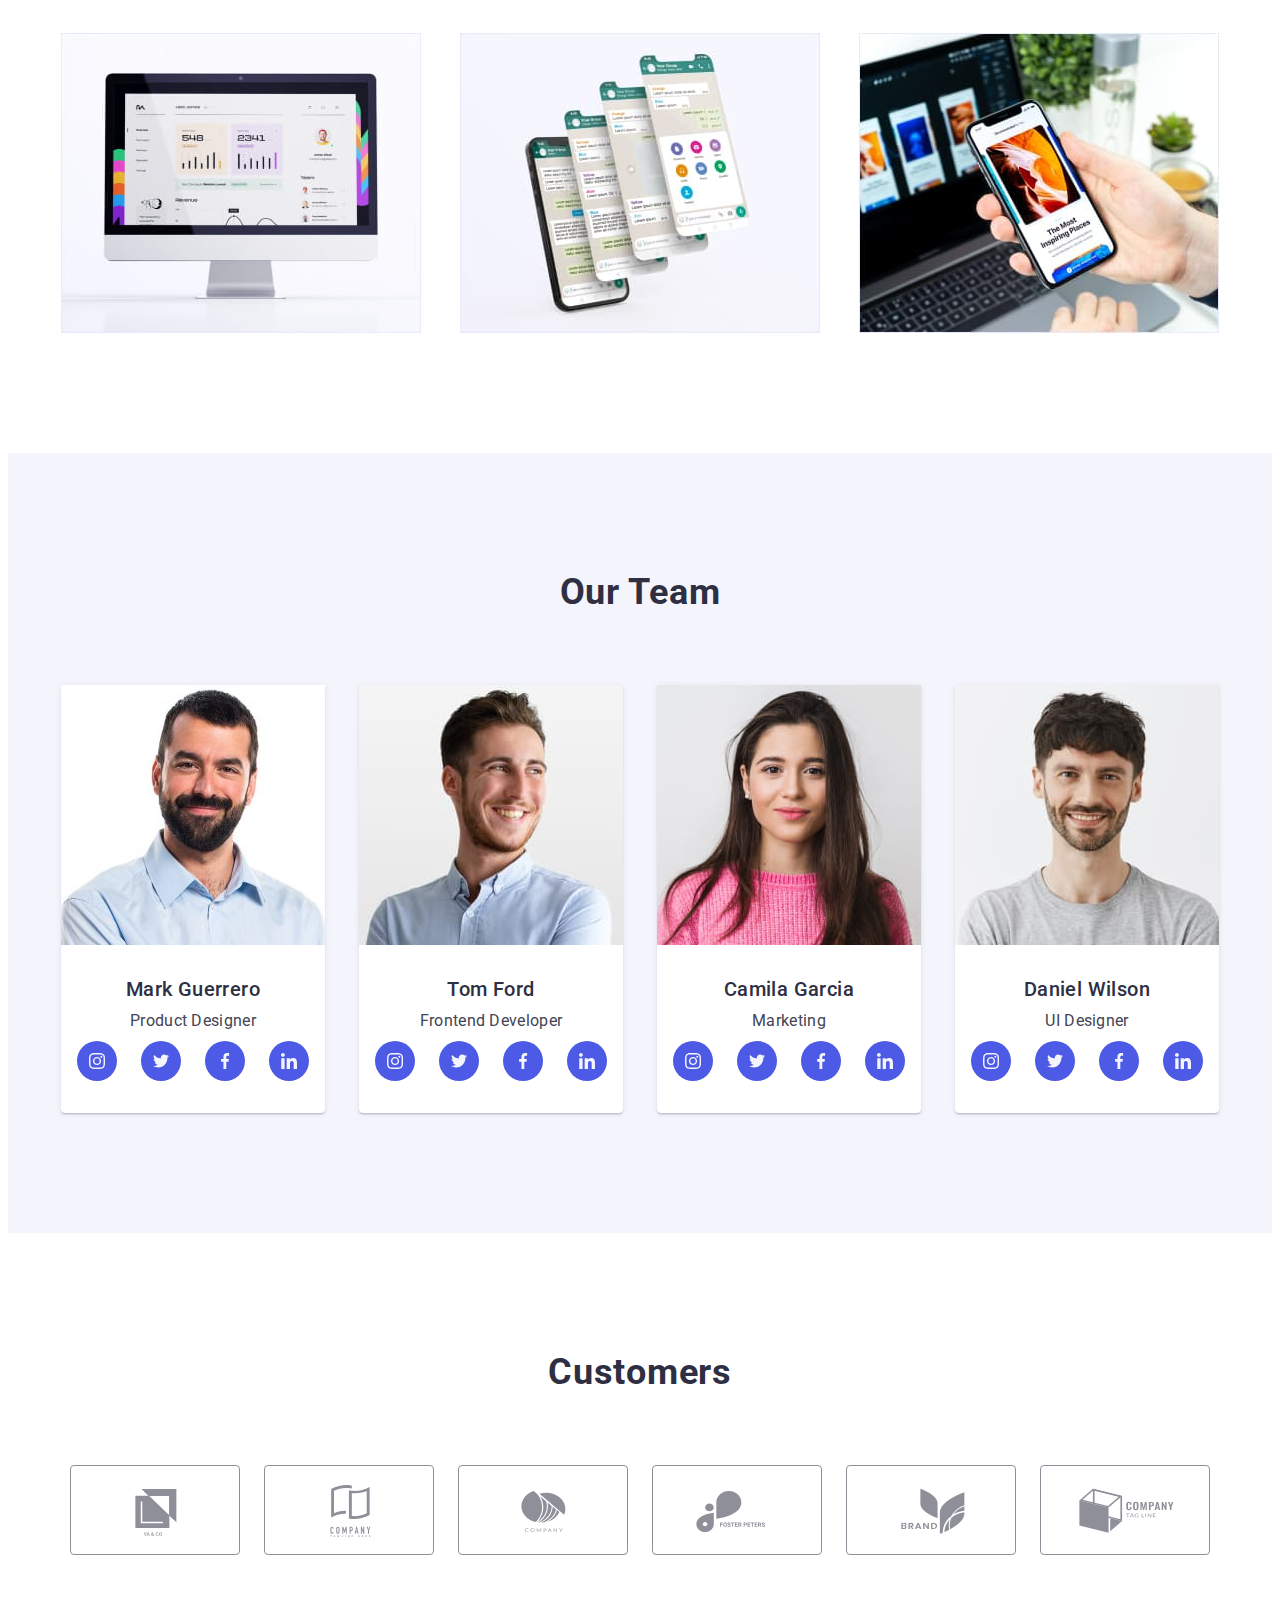
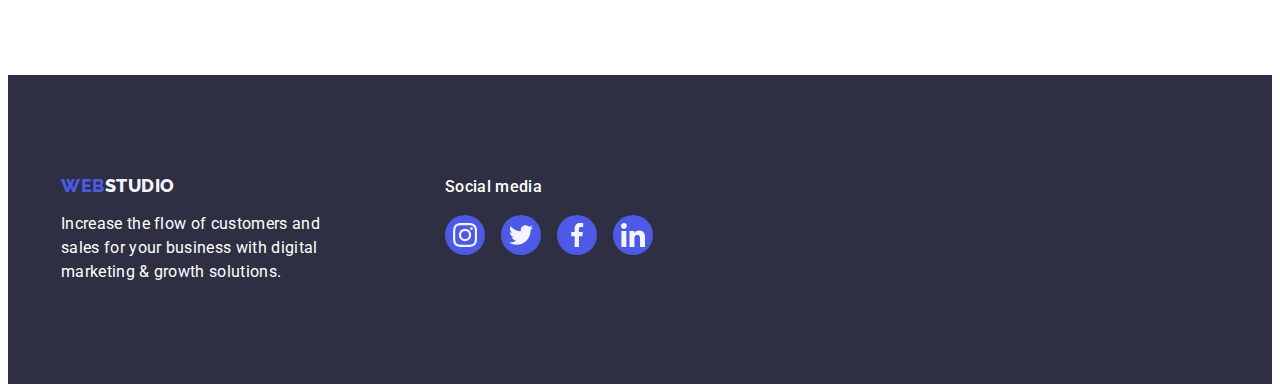
==== commit 052f2c9a: "5.0.1" ====
--- a/index.html
+++ b/index.html
@@ -412,5 +412,17 @@
         </div>
     </div>     
     </footer>
+
+    <!-- Modal window -->
+    <div class="backdrop">
+      <div class="modal">
+        <button class="modal-close-btn">
+          <svg class="modal-close-icon" width="8" height="8">
+            <use href="./images/icons.svg#close-icon"></use>
+          </svg>
+        </button>
+      </div>
+    </div>
+
 </body>
 </html>--- a/css/styles.css
+++ b/css/styles.css
@@ -202,25 +202,27 @@
 	align-items: center;
 	margin-right: auto;
 }
+
 .nav-link{
+	position: relative;
+
 	align-items: center;
 	padding: 24px 0;
+	
 }
 .nav-link::after{
 	content: '';
 	
+	position: absolute;
 	display: block;
-	width: auto;
-	
+
+	left: 0px;
+	bottom: 0px;
+
+	width: 100%;
 	height: 4px;
-	left: 0px;
 	border-radius: 2px;	
-
-	margin-top: ;
-	padding-top: ;
-
-}
-
+}
 
 .nav-link.active::after{
 	background: #404BBF;
@@ -486,7 +488,6 @@
 
 
 .customer-item {
-		
 }
 .customer-link {
 	display: flex;
@@ -611,3 +612,78 @@
 {
 	flex-basis: calc((100% - var(--indent) * (var(--items) - 1)) / var(--items));
 }
+
+.portfolio-thumb{
+	position: relative;
+
+}
+/*Portfolio overley*/
+.overlay{
+	position: absolute;
+	top: 0;
+	left: 0;
+
+	width: 100%;
+	height: 100%;	
+	padding: 32px 40px ;
+
+	background-color: var(--color-iris);
+
+}
+
+.overlay-text{
+	color: var(--color-cloud) ;
+
+}
+/*=====================*/
+
+/* Modal window*/
+
+.backdrop {
+	display: none;
+	position: fixed;
+	top: 0;
+	left: 0;
+
+	width: 100%;
+	height: 100%;
+
+	background-color: rgba(46, 47, 66, 0.4) ;	
+
+}
+.modal {
+	position: absolute;
+	
+	top: 80px;
+	left: calc(50% - 204px);
+
+	height: 584px;
+	width: 408px;
+	border-radius: 4px;
+
+	background-color: var(--color-dairy) ;
+	box-shadow: 0px 1px 1px rgba(0, 0, 0, 0.14), 0px 1px 3px rgba(0, 0, 0, 0.12), 0px 2px 1px rgba(0, 0, 0, 0.2);
+
+}
+.modal-close-btn {
+	position: absolute;
+	top: 24px;
+	right: 24px;
+
+	display: flex;
+	align-items: center;
+	justify-content: center;
+	padding: 0;
+
+	background: #E7E9FC;
+	border: 1px solid rgba(0, 0, 0, 0.1);
+
+	height: 24px;
+	width: 24px;
+	border-radius: 50%;
+
+}
+.modal-close-icon {
+
+
+}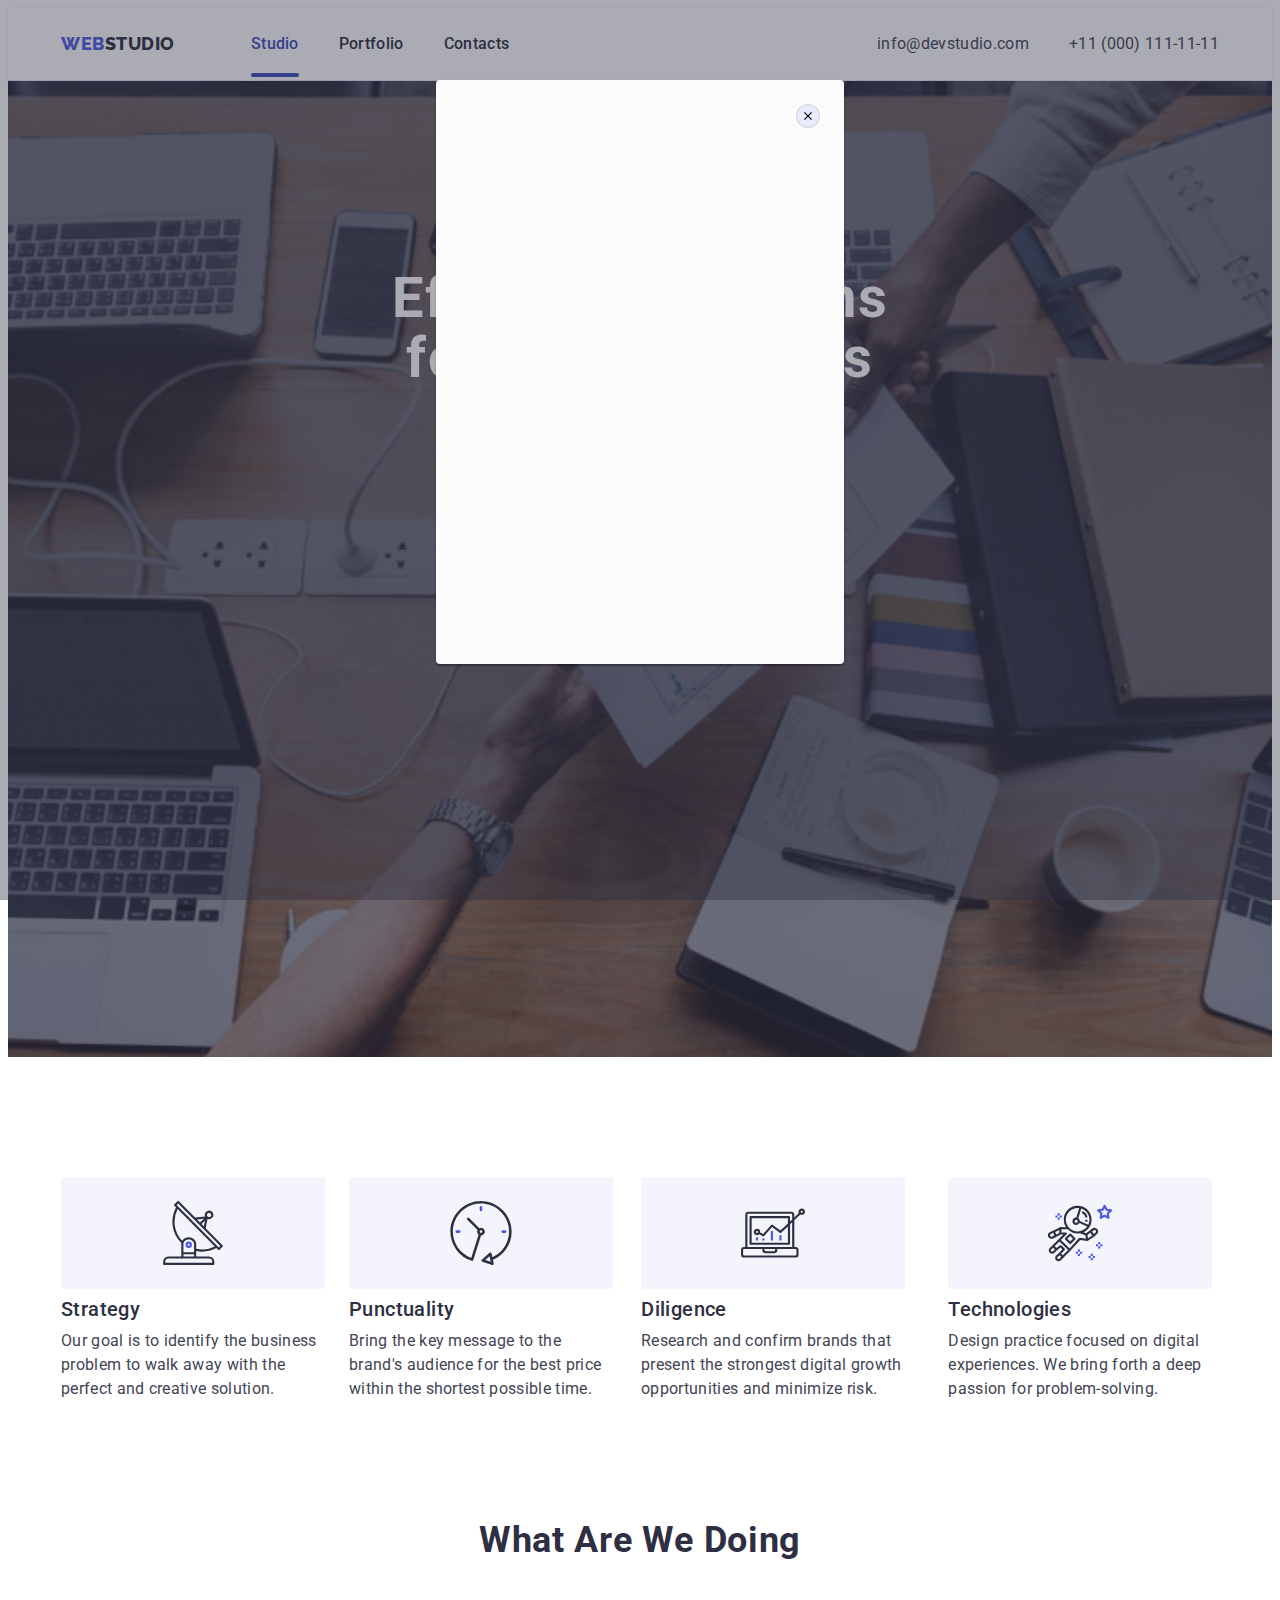
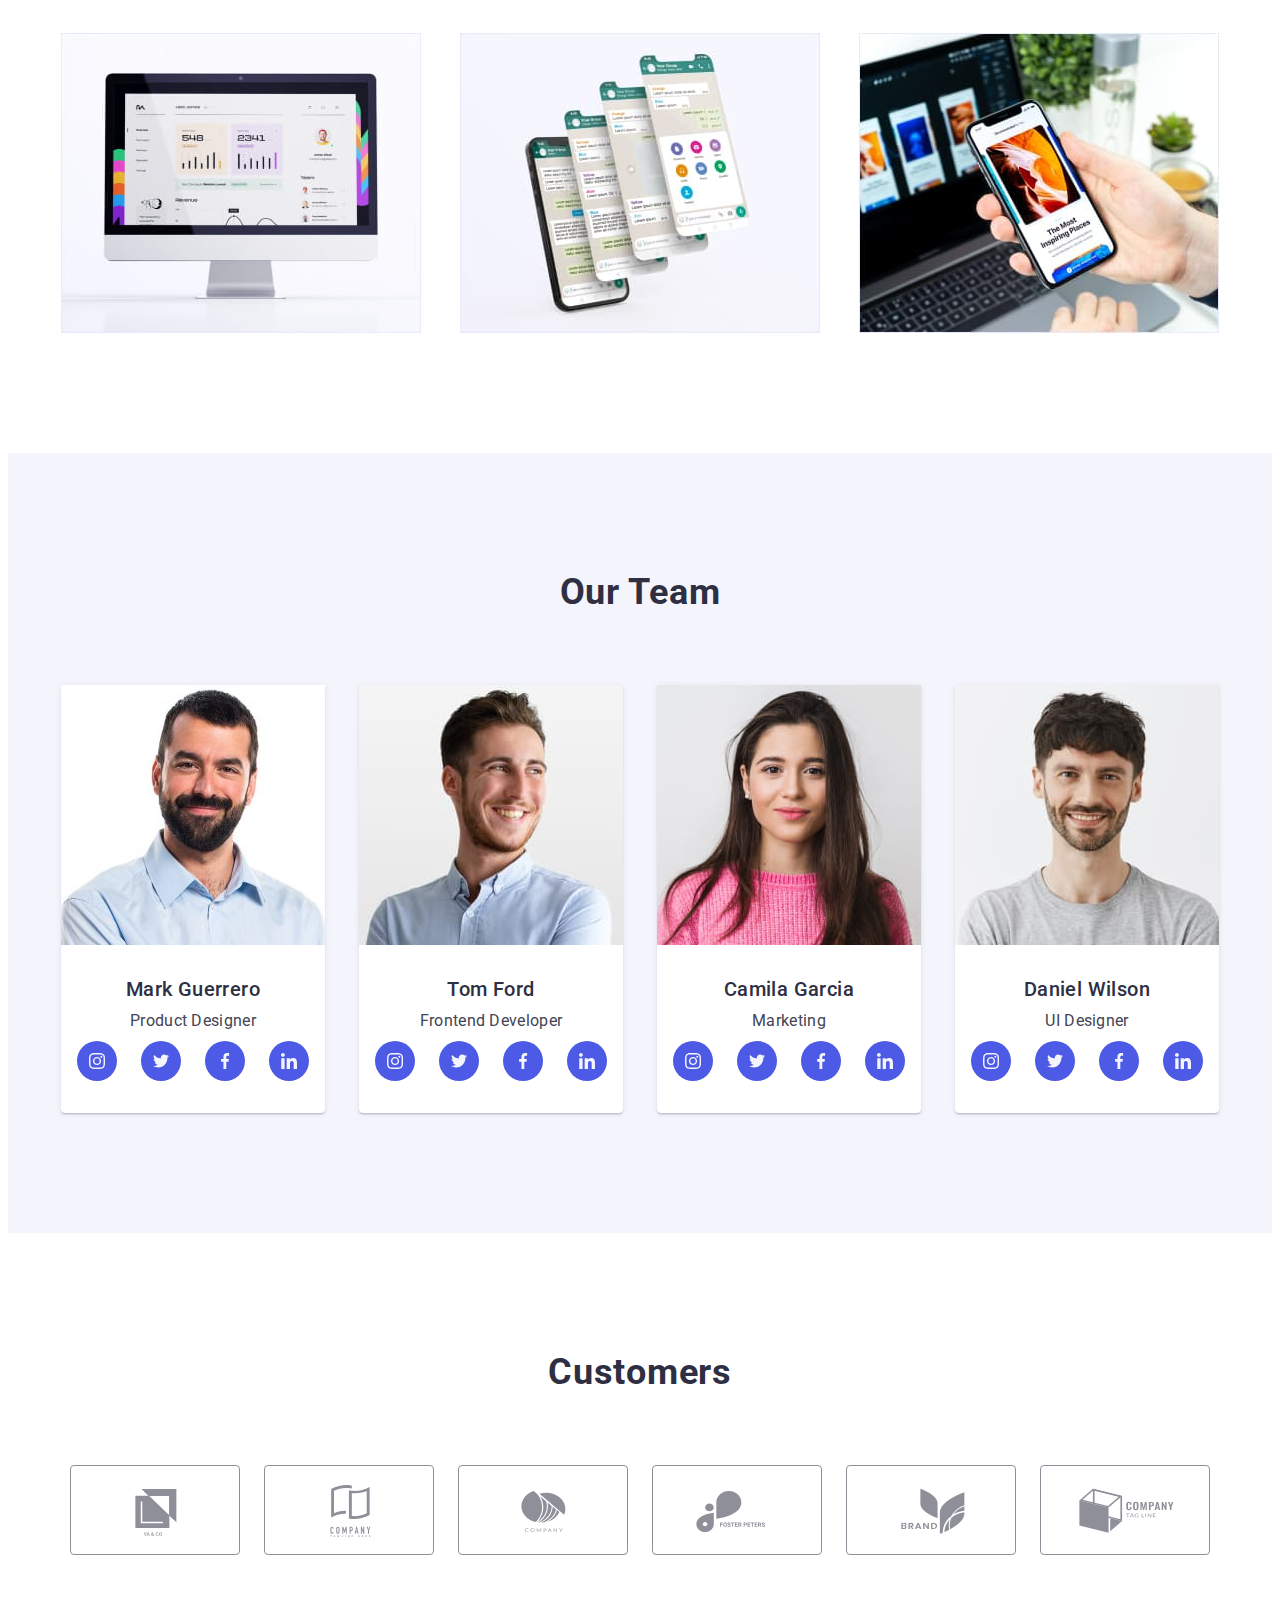
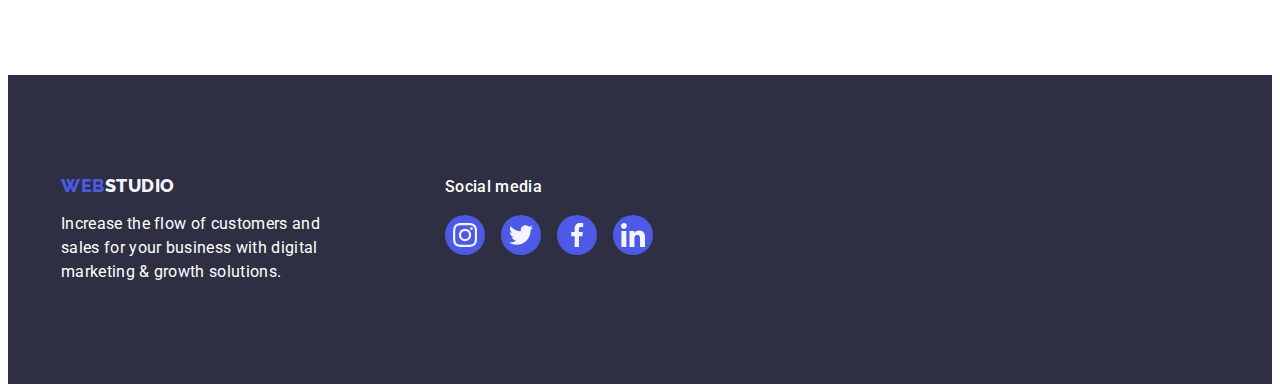
==== commit caddece2: "5.0.2" ====
--- a/index.html
+++ b/index.html
@@ -65,7 +65,7 @@
         <section class="hero">
         <div class="container">    
             <h1 class="hero-header">Effective Solutions for Your Business</h1>
-            <button class="button text-button" type="button">Order Service</button>
+            <button class="button text-button " type="button" data-modal-open>Order Service</button>
         </div>
         </section>
 
@@ -414,9 +414,9 @@
     </footer>
 
     <!-- Modal window -->
-    <div class="backdrop">
+    <div class="backdrop" data-modal>
       <div class="modal">
-        <button class="modal-close-btn">
+        <button class="modal-close-btn" data-modal-close>
           <svg class="modal-close-icon" width="8" height="8">
             <use href="./images/icons.svg#close-icon"></use>
           </svg>
@@ -424,5 +424,10 @@
       </div>
     </div>
 
+    <!-- Ставимо перед закриваючим тегом body 
+           JS including -->
+
+    <script src="./js/modal.js"></script>
+
 </body>
 </html>--- a/css/styles.css
+++ b/css/styles.css
@@ -70,6 +70,8 @@
  /* Others */
 	--indent: 24px;
 	--items: 3;
+
+	--anime: 250ms cubic-bezier(0.4, 0, 0.2, 1); /*змінна для transition*/
 }
 
 /*Base style*/
@@ -640,7 +642,6 @@
 /* Modal window*/
 
 .backdrop {
-	display: none;
 	position: fixed;
 	top: 0;
 	left: 0;
@@ -686,4 +687,11 @@
 .modal-close-icon {
 
 
-}+}
+.is-hidden{
+	/* Тричі приховуємо єлемент! */
+	visibility: hidden; 
+	opacity: 0; /*Елемент прозорий але є на сторінці*/
+	pointer-events: none; /* не можемо на нього клікати, він не заважає єлементам нижче*/
+
+}
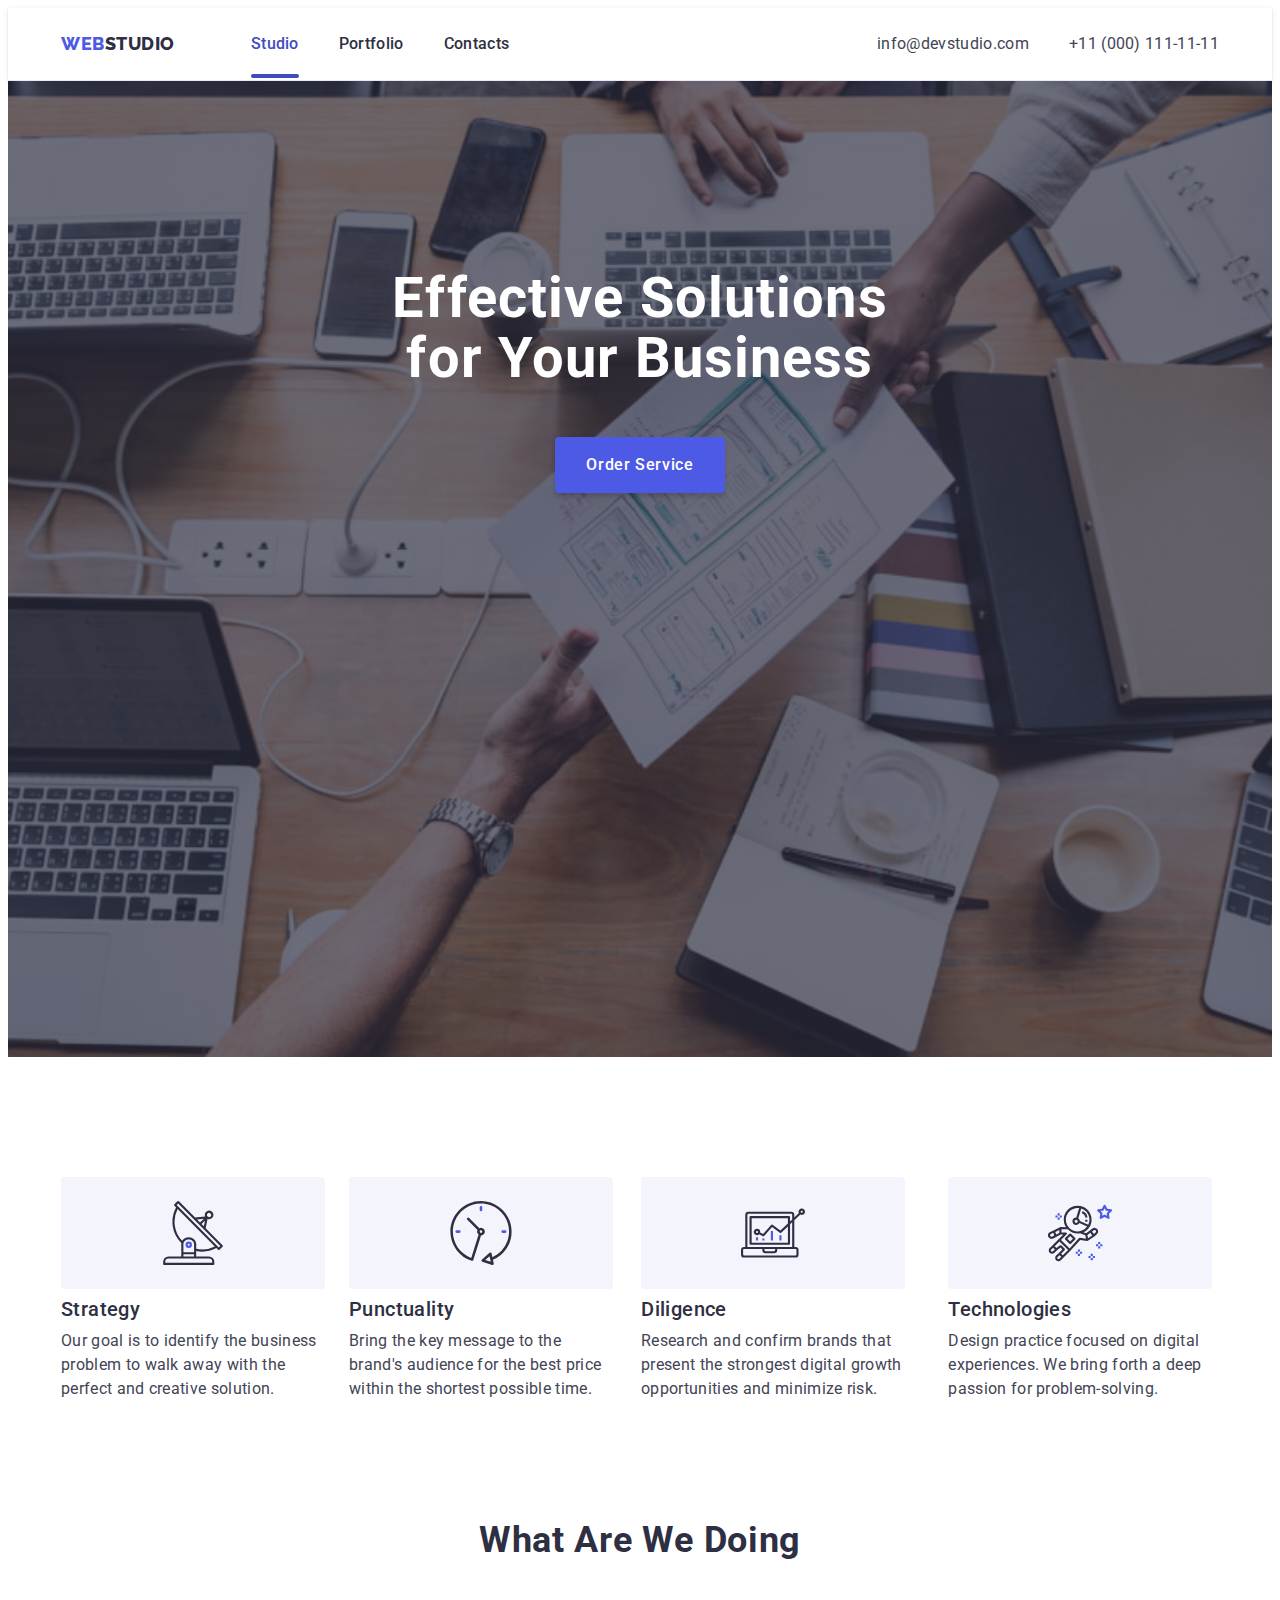
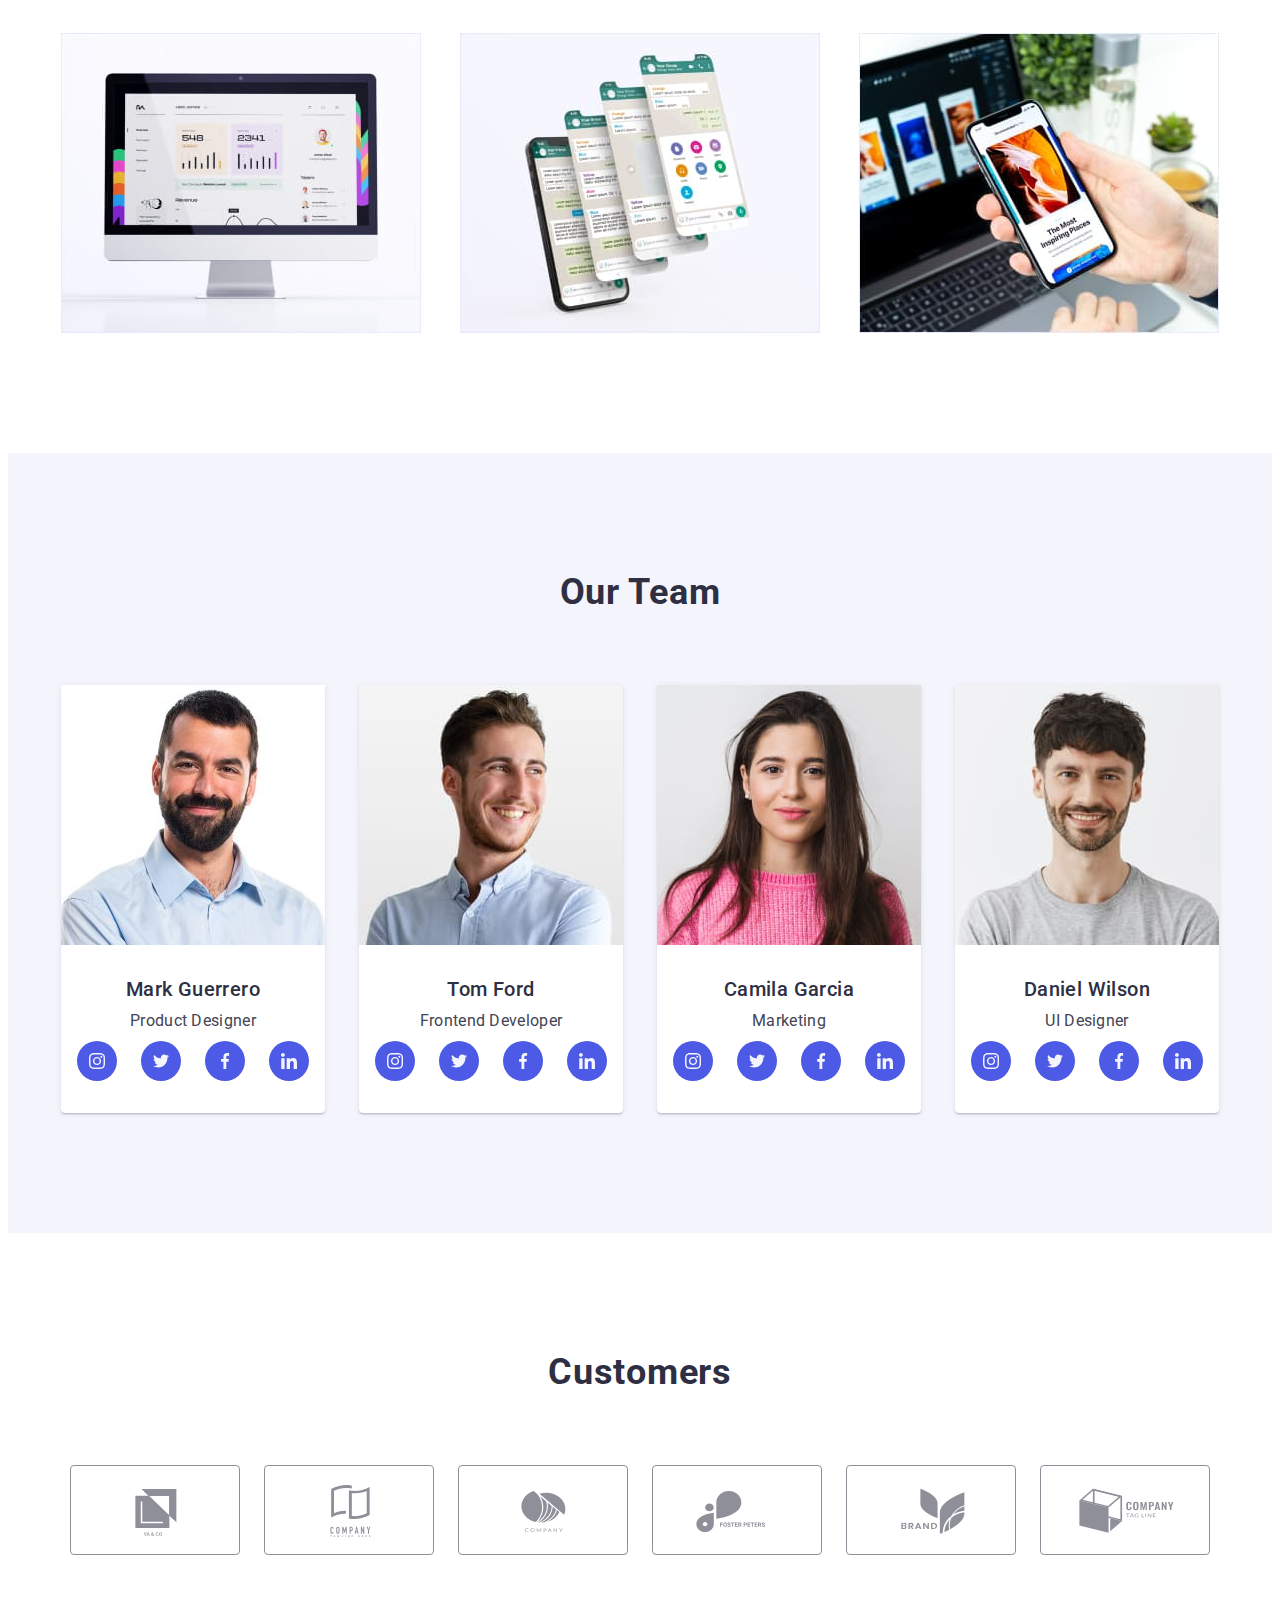
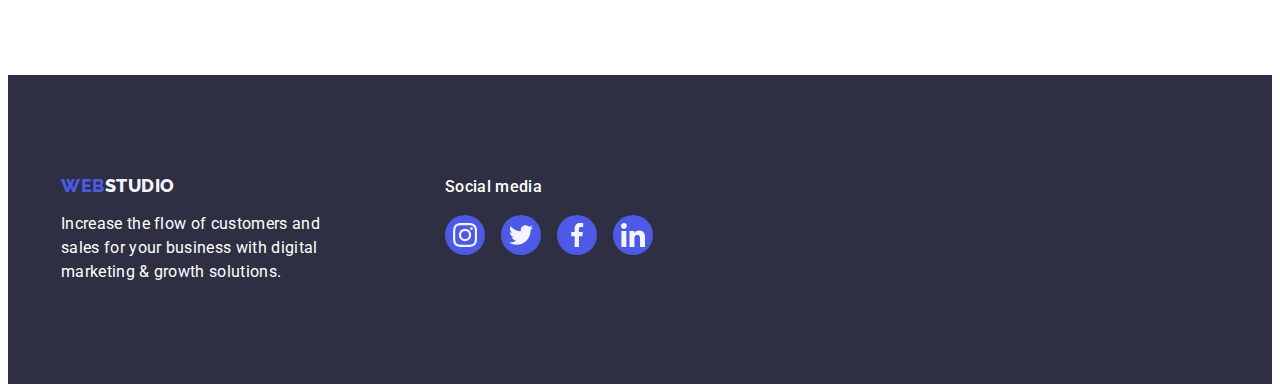
==== commit 5362517e: "5.1" ====
--- a/index.html
+++ b/index.html
@@ -26,6 +26,7 @@
    
 </head>
 <body>
+
     <!--Header-->
     <header class="header">
     <div class="header-container container">
@@ -58,7 +59,7 @@
         </address>
     </div>                
     </header>
-    <!--------->
+    <!---------->
 
     <main>
         <!-- 1 Hero -->
@@ -365,7 +366,8 @@
             </div>
         </section>
     </main>
-    <!------------------------------>
+    
+    <!------------>
     <footer class="footer">
     <div class="container footer-container">
         <div class="footer-lft">
@@ -412,11 +414,12 @@
         </div>
     </div>     
     </footer>
+    <!------------>
 
     <!-- Modal window -->
-    <div class="backdrop" data-modal>
+    <div class="backdrop is-hidden" data-modal>
       <div class="modal">
-        <button class="modal-close-btn" data-modal-close>
+        <button type="button" class="modal-close-btn" data-modal-close>
           <svg class="modal-close-icon" width="8" height="8">
             <use href="./images/icons.svg#close-icon"></use>
           </svg>
@@ -424,10 +427,9 @@
       </div>
     </div>
 
-    <!-- Ставимо перед закриваючим тегом body 
-           JS including -->
-
-    <script src="./js/modal.js"></script>
+    <!-- Ставимо перед закриваючим тегом body -->
+
+    <script src="./js/modal.js"></script> <!-- Скрипт для модального вікна - посилання -->
 
 </body>
 </html>--- a/css/styles.css
+++ b/css/styles.css
@@ -219,7 +219,7 @@
 	display: block;
 
 	left: 0px;
-	bottom: 0px;
+	bottom: -1px;
 
 	width: 100%;
 	height: 4px;
@@ -227,7 +227,7 @@
 }
 
 .nav-link.active::after{
-	background: #404BBF;
+	background-color: #404BBF;
 	}
 
 .header-container {
@@ -503,14 +503,14 @@
 	background-color: none;
 	color: #8E8F99;
 
-	transition-property: border color;
+	transition-property: border-color color;
 	transition-duration: 250ms;
 	transition-timing-function: cubic-bezier(0.4, 0, 0.2, 1);
 
 }
 .customer-link:hover,
 .customer-link:focus  {
-	border: 1px solid var(--color-ocean);
+	border-color: var(--color-ocean);
 	color: #404bbf; }
 
 .customer-icon {
@@ -649,16 +649,36 @@
 	width: 100%;
 	height: 100%;
 
-	background-color: rgba(46, 47, 66, 0.4) ;	
-
-}
+	background-color: rgba(46, 47, 66, 0.4) ;
+	
+	opacity: 1;
+	visibility: visible;
+	pointer-events: initial;
+
+	transition-property: visibility opacity;
+	transition-duration: 250ms;
+	transition-timing-function: cubic-bezier(0.4, 0, 0.2, 1);
+ 
+}
+
+
+.backdrop.is-hidden{
+	/* Тричі приховуємо єлемент! */
+	visibility: hidden; 
+	opacity: 0; /*Елемент прозорий але є на сторінці*/
+	pointer-events: none; /* не можемо на нього клікати, він не заважає єлементам нижче*/
+
+}
+
 .modal {
 	position: absolute;
-	
-	top: 80px;
-	left: calc(50% - 204px);
-
-	height: 584px;
+
+	/*для центрування строго по центру вінка (видимої області)*/
+	top: 50%;
+	left: 50%;
+	transform: translate(-50%,-50%);
+
+	min-height: 584px;
 	width: 408px;
 	border-radius: 4px;
 
@@ -688,10 +708,4 @@
 
 
 }
-.is-hidden{
-	/* Тричі приховуємо єлемент! */
-	visibility: hidden; 
-	opacity: 0; /*Елемент прозорий але є на сторінці*/
-	pointer-events: none; /* не можемо на нього клікати, він не заважає єлементам нижче*/
-
-}
+
